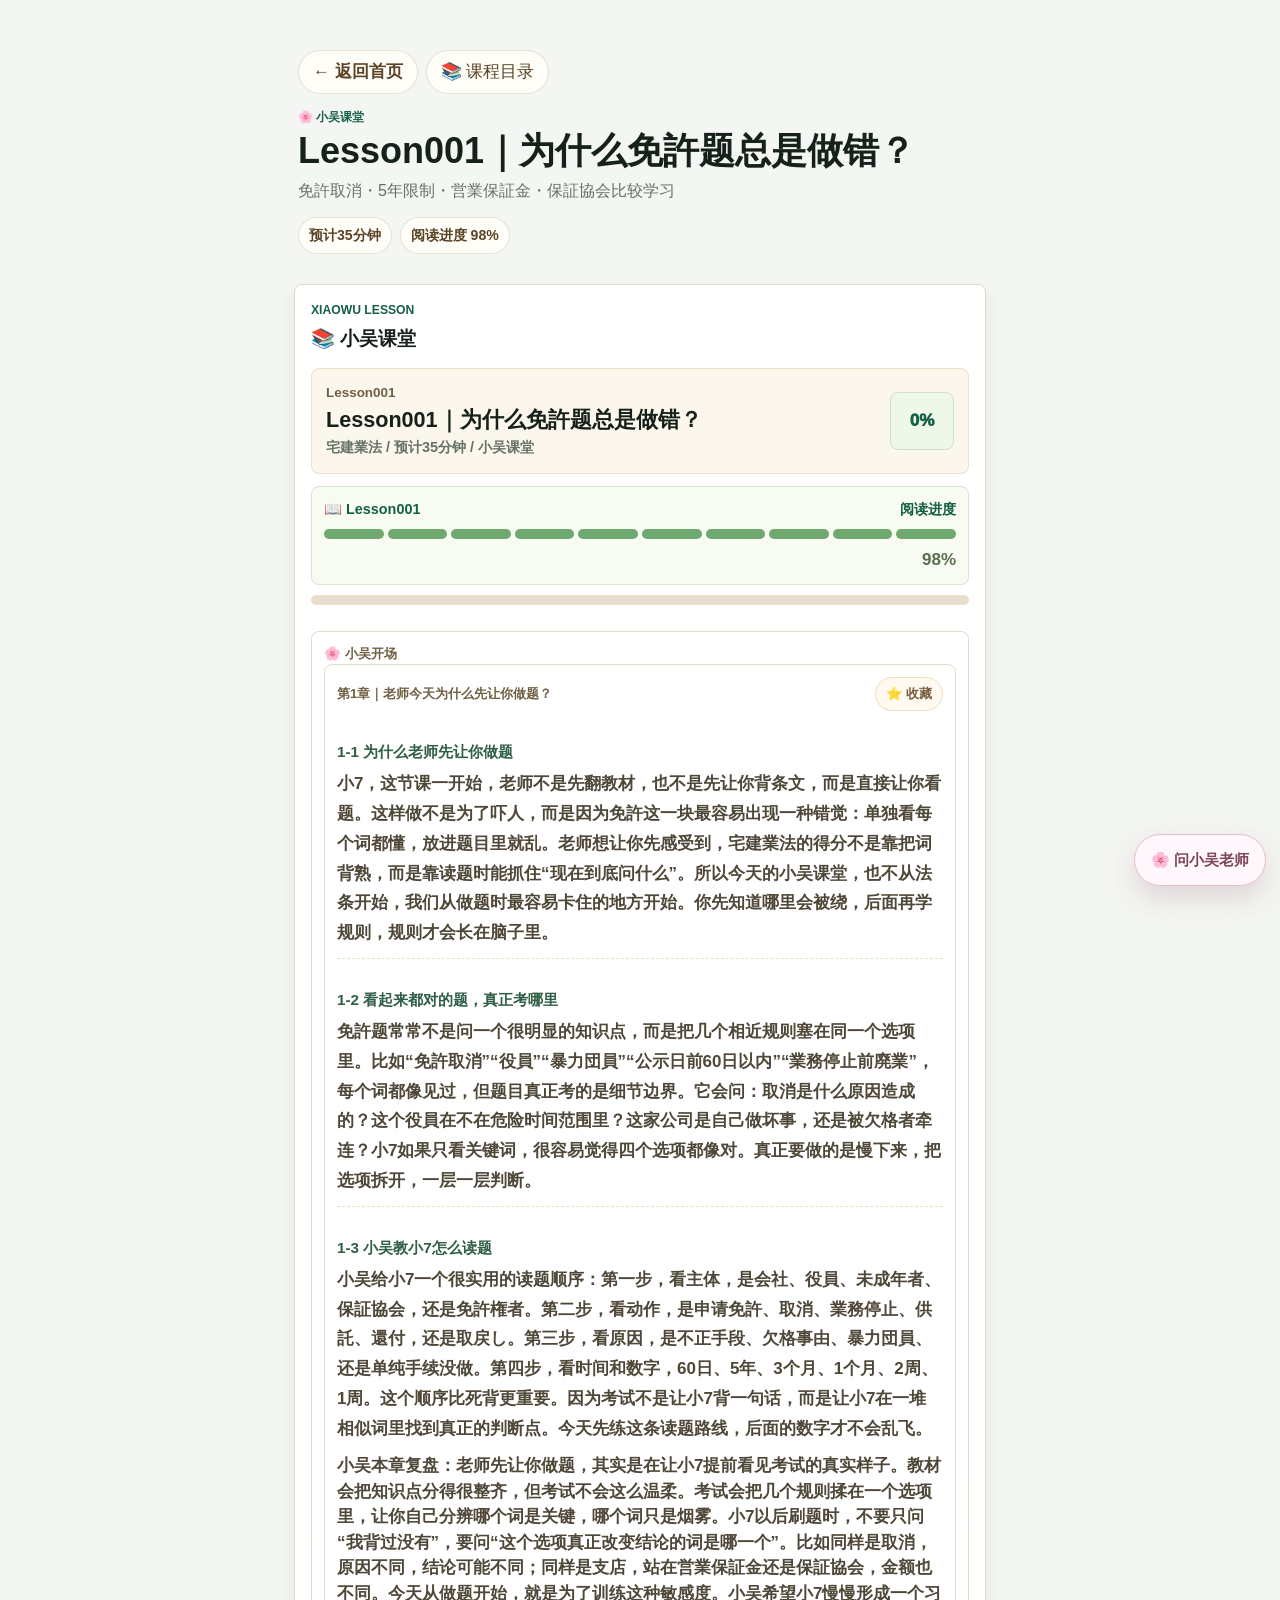
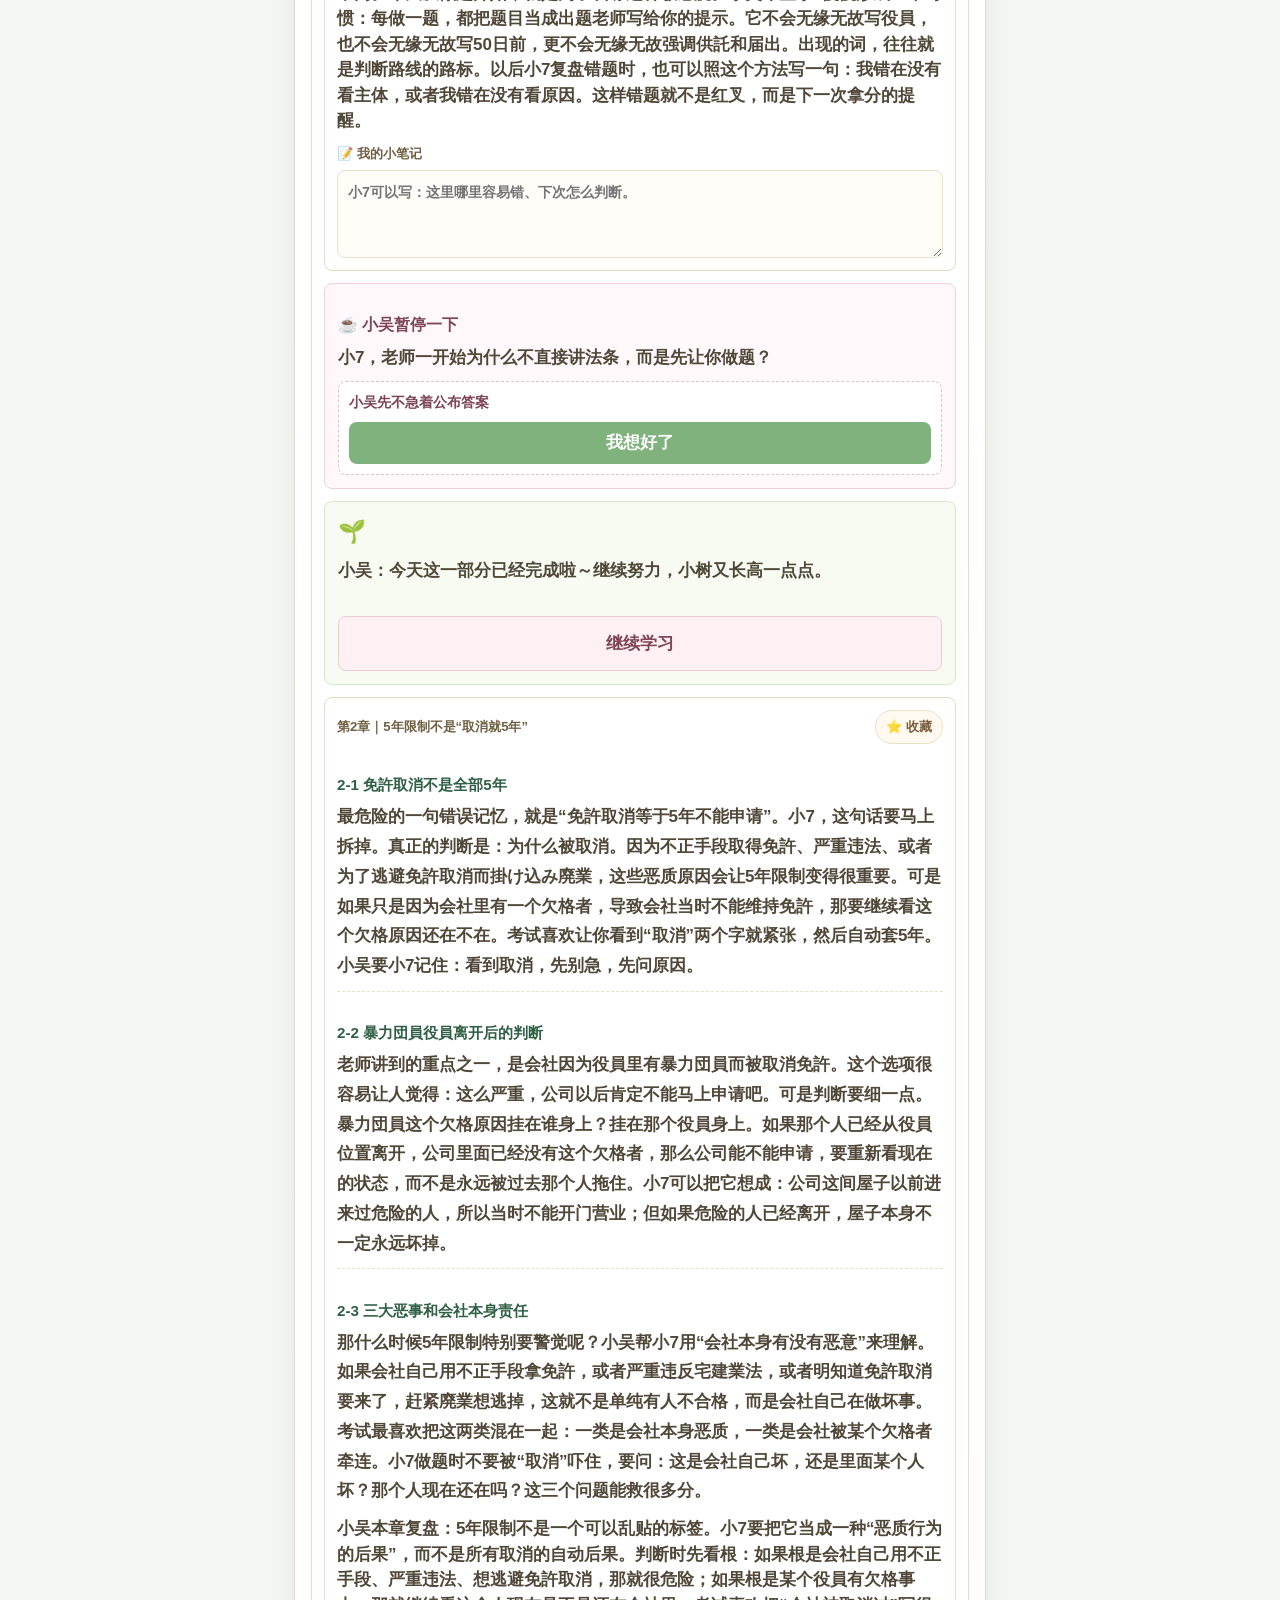
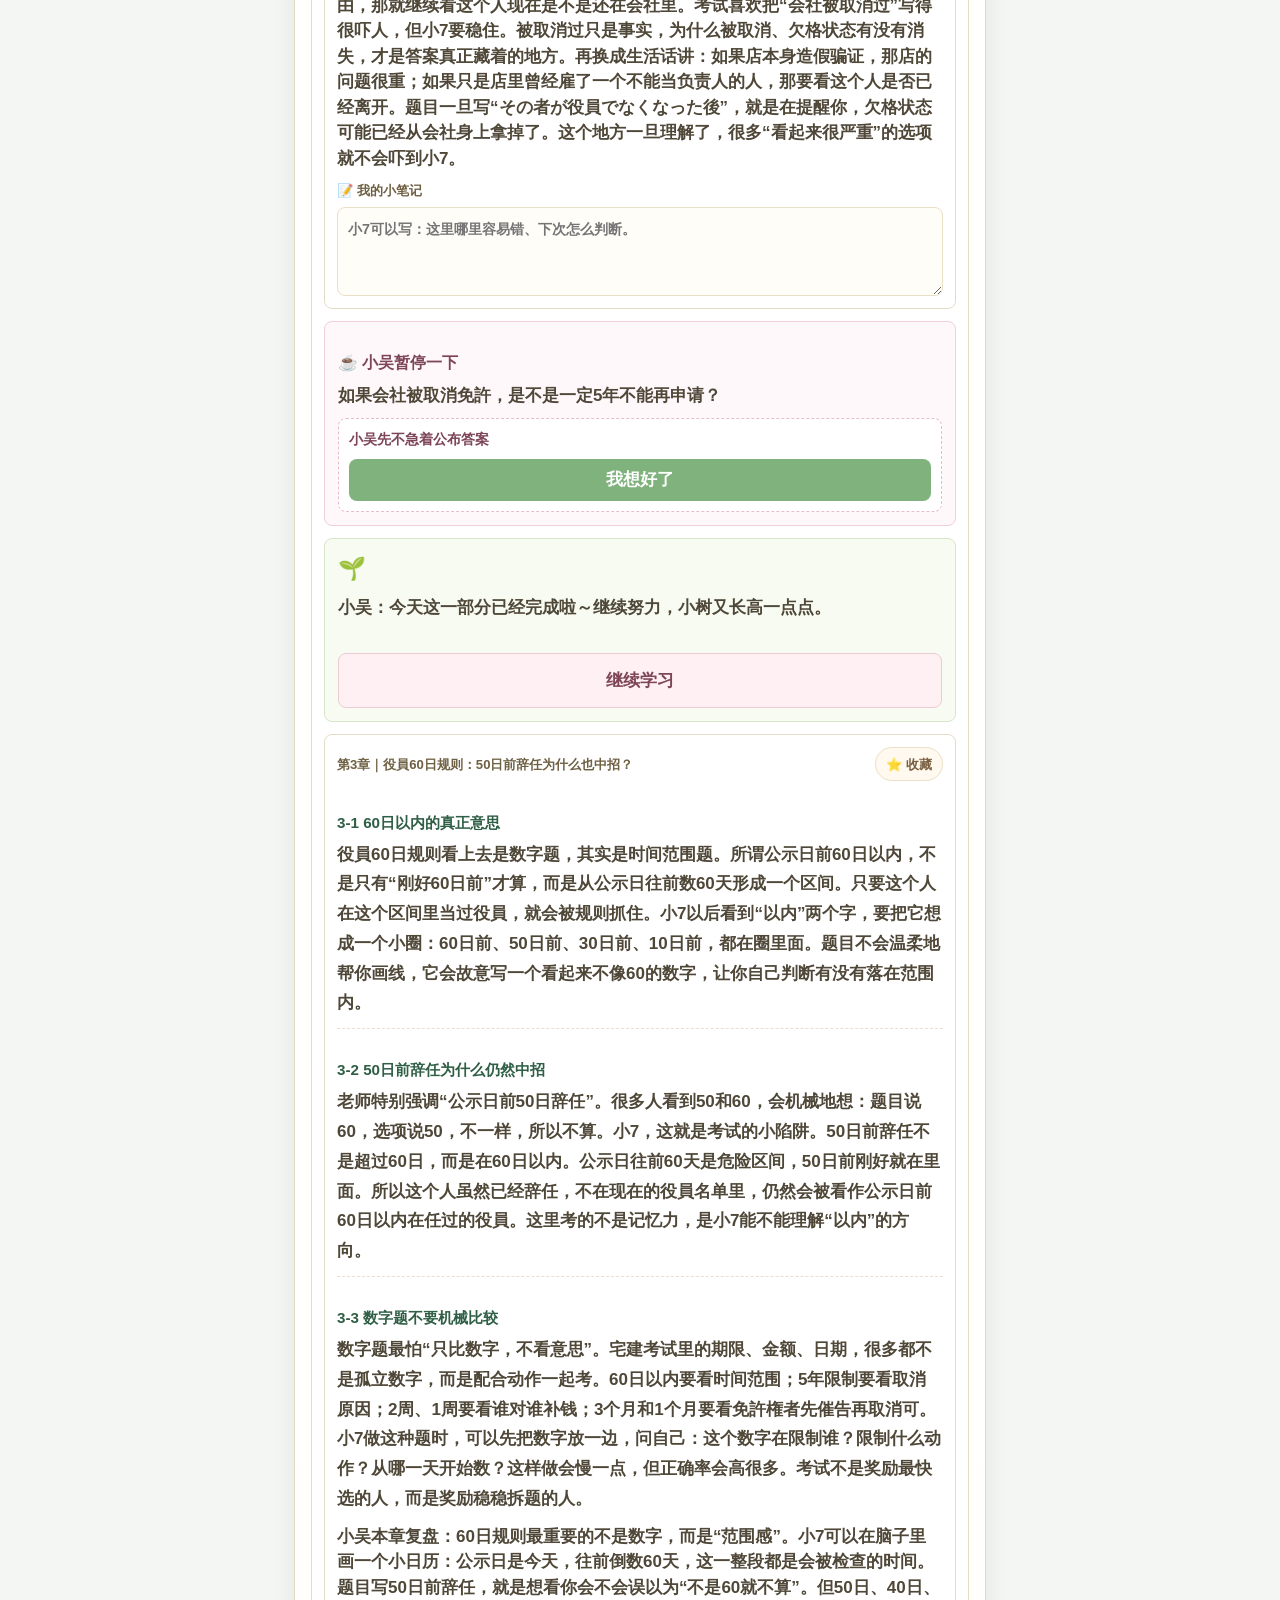
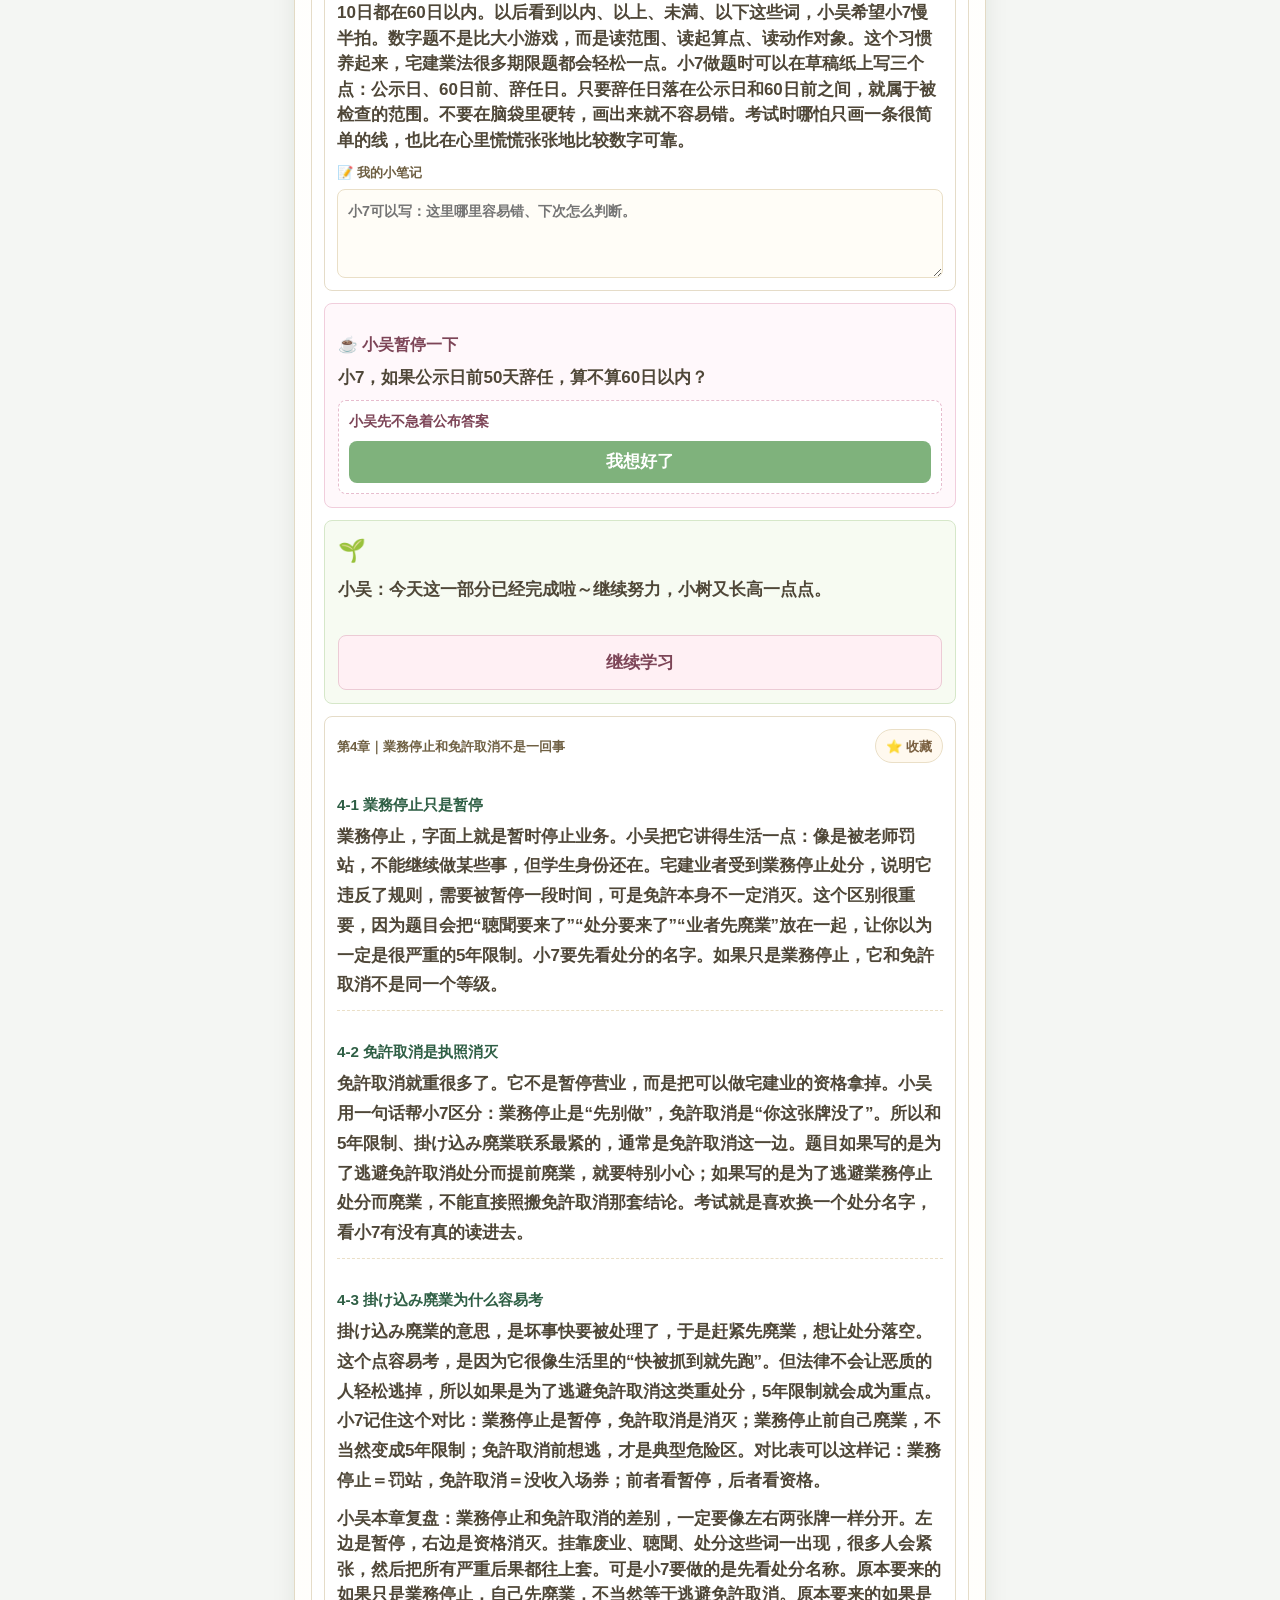
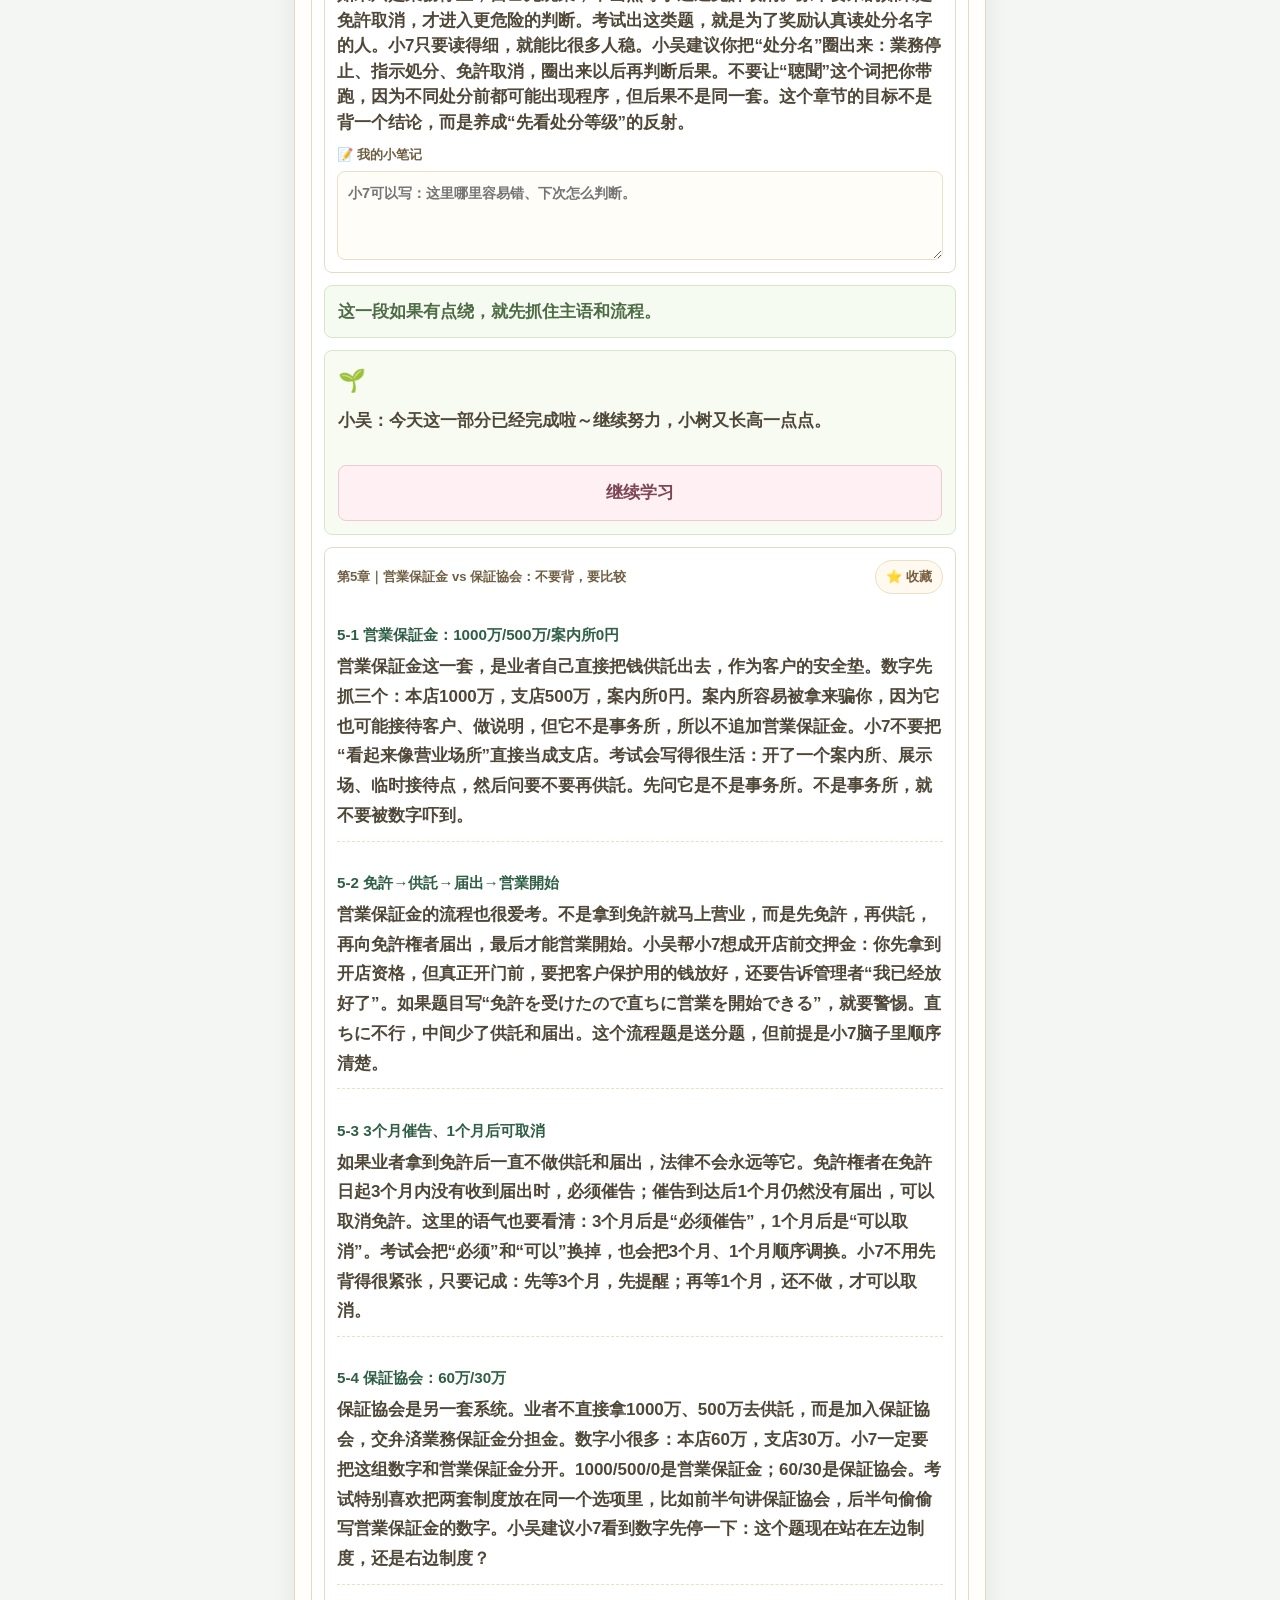
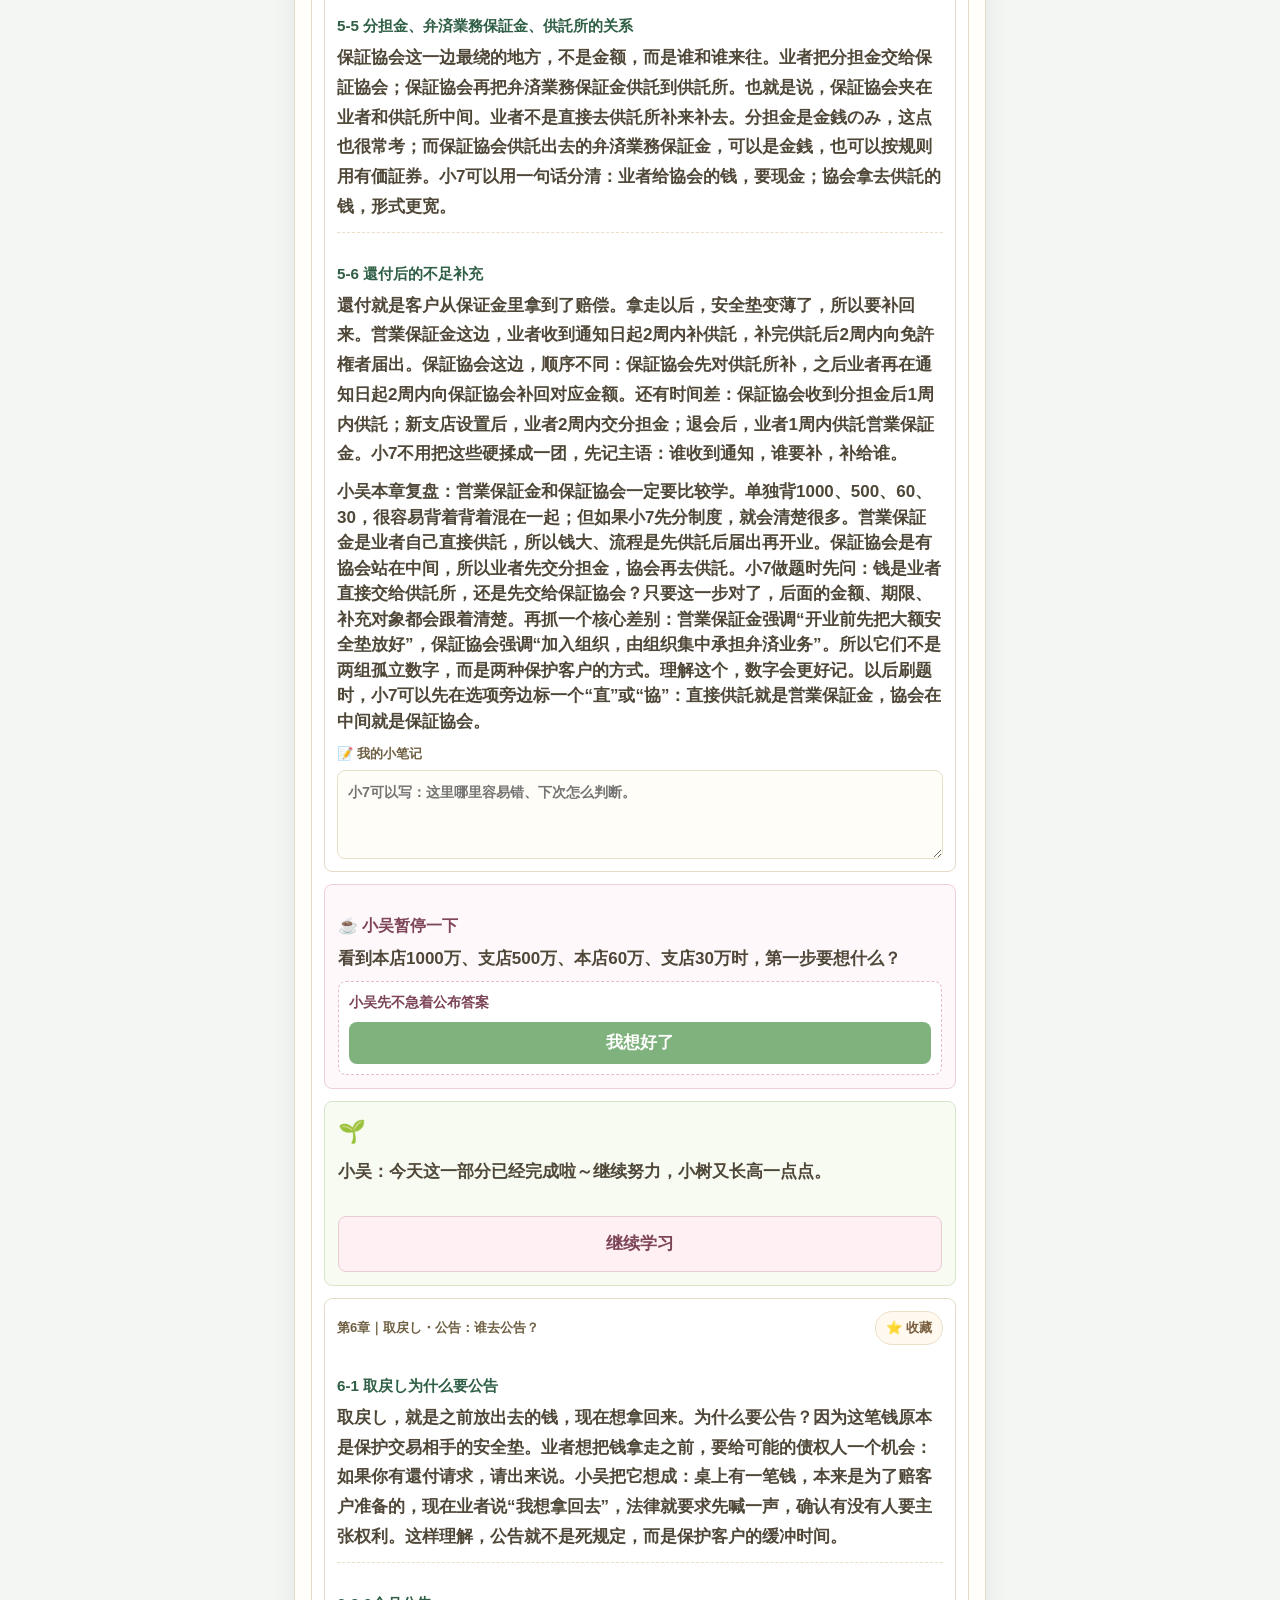
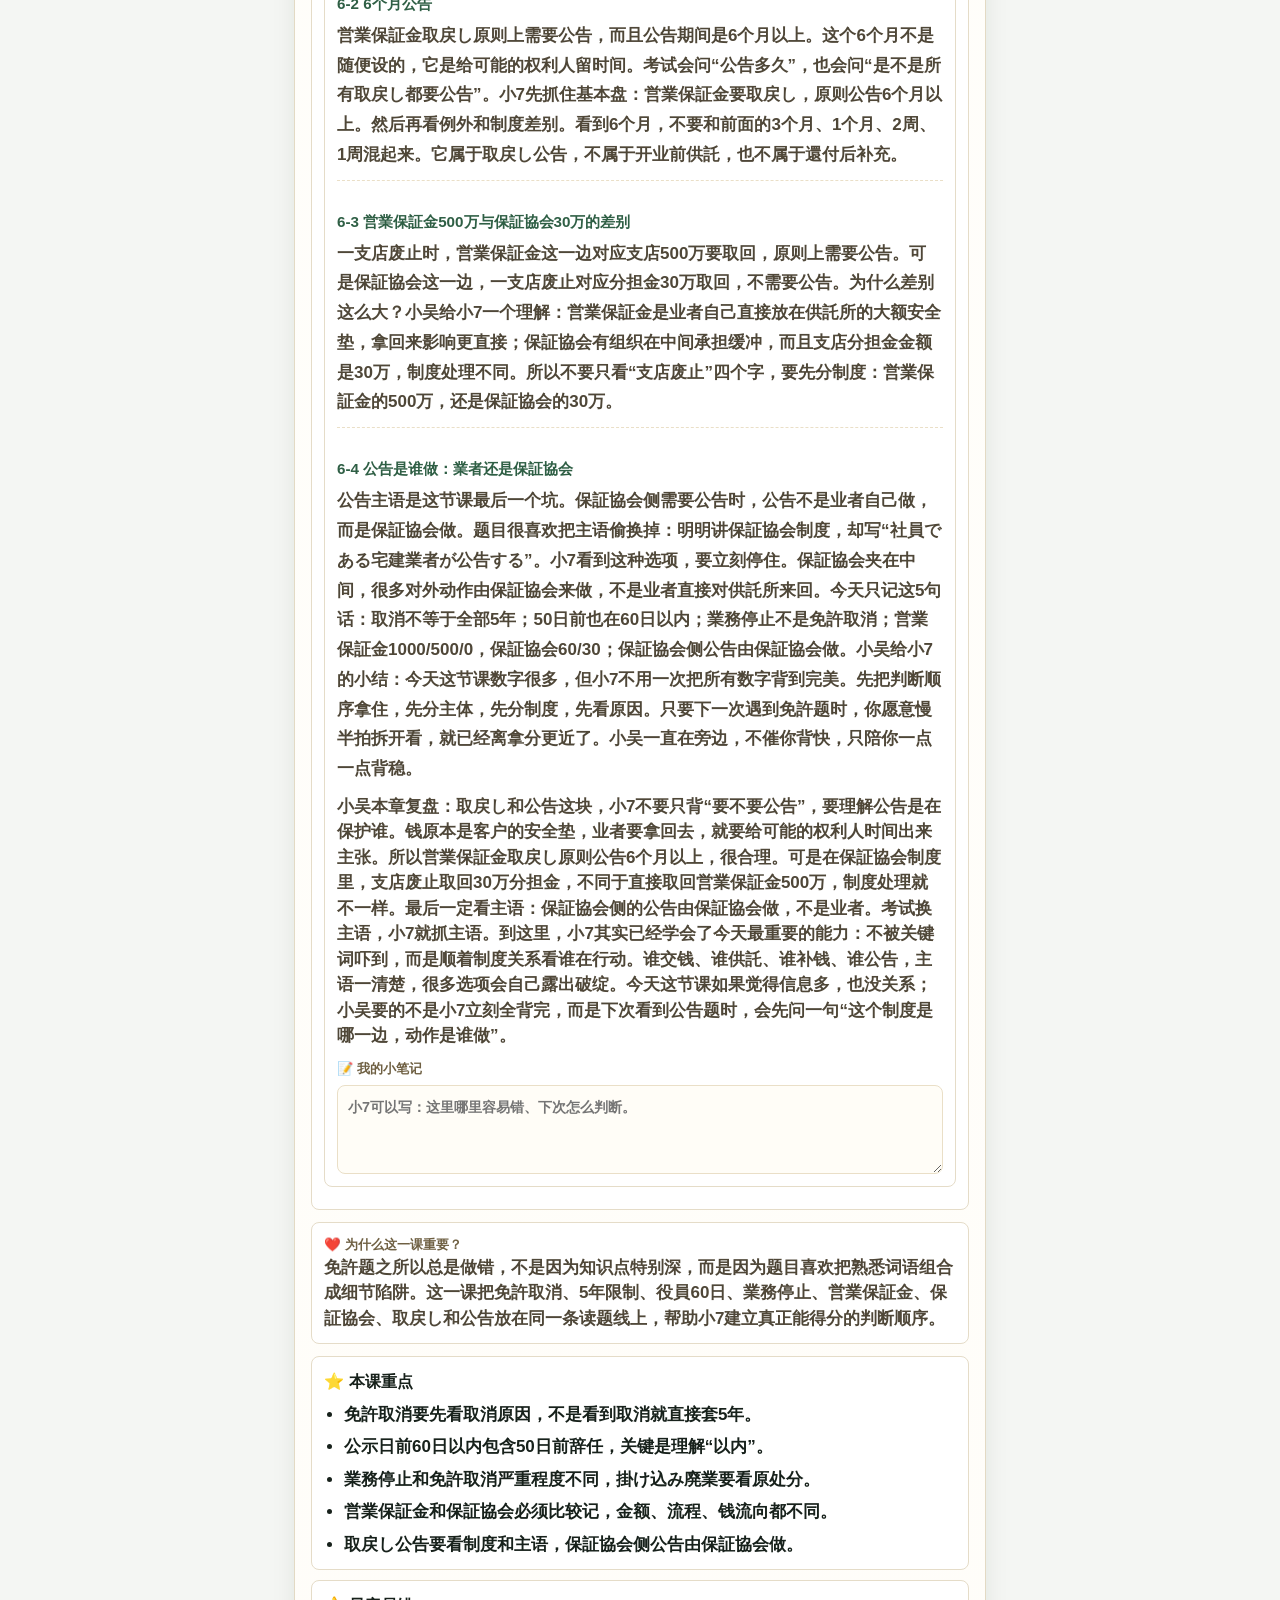
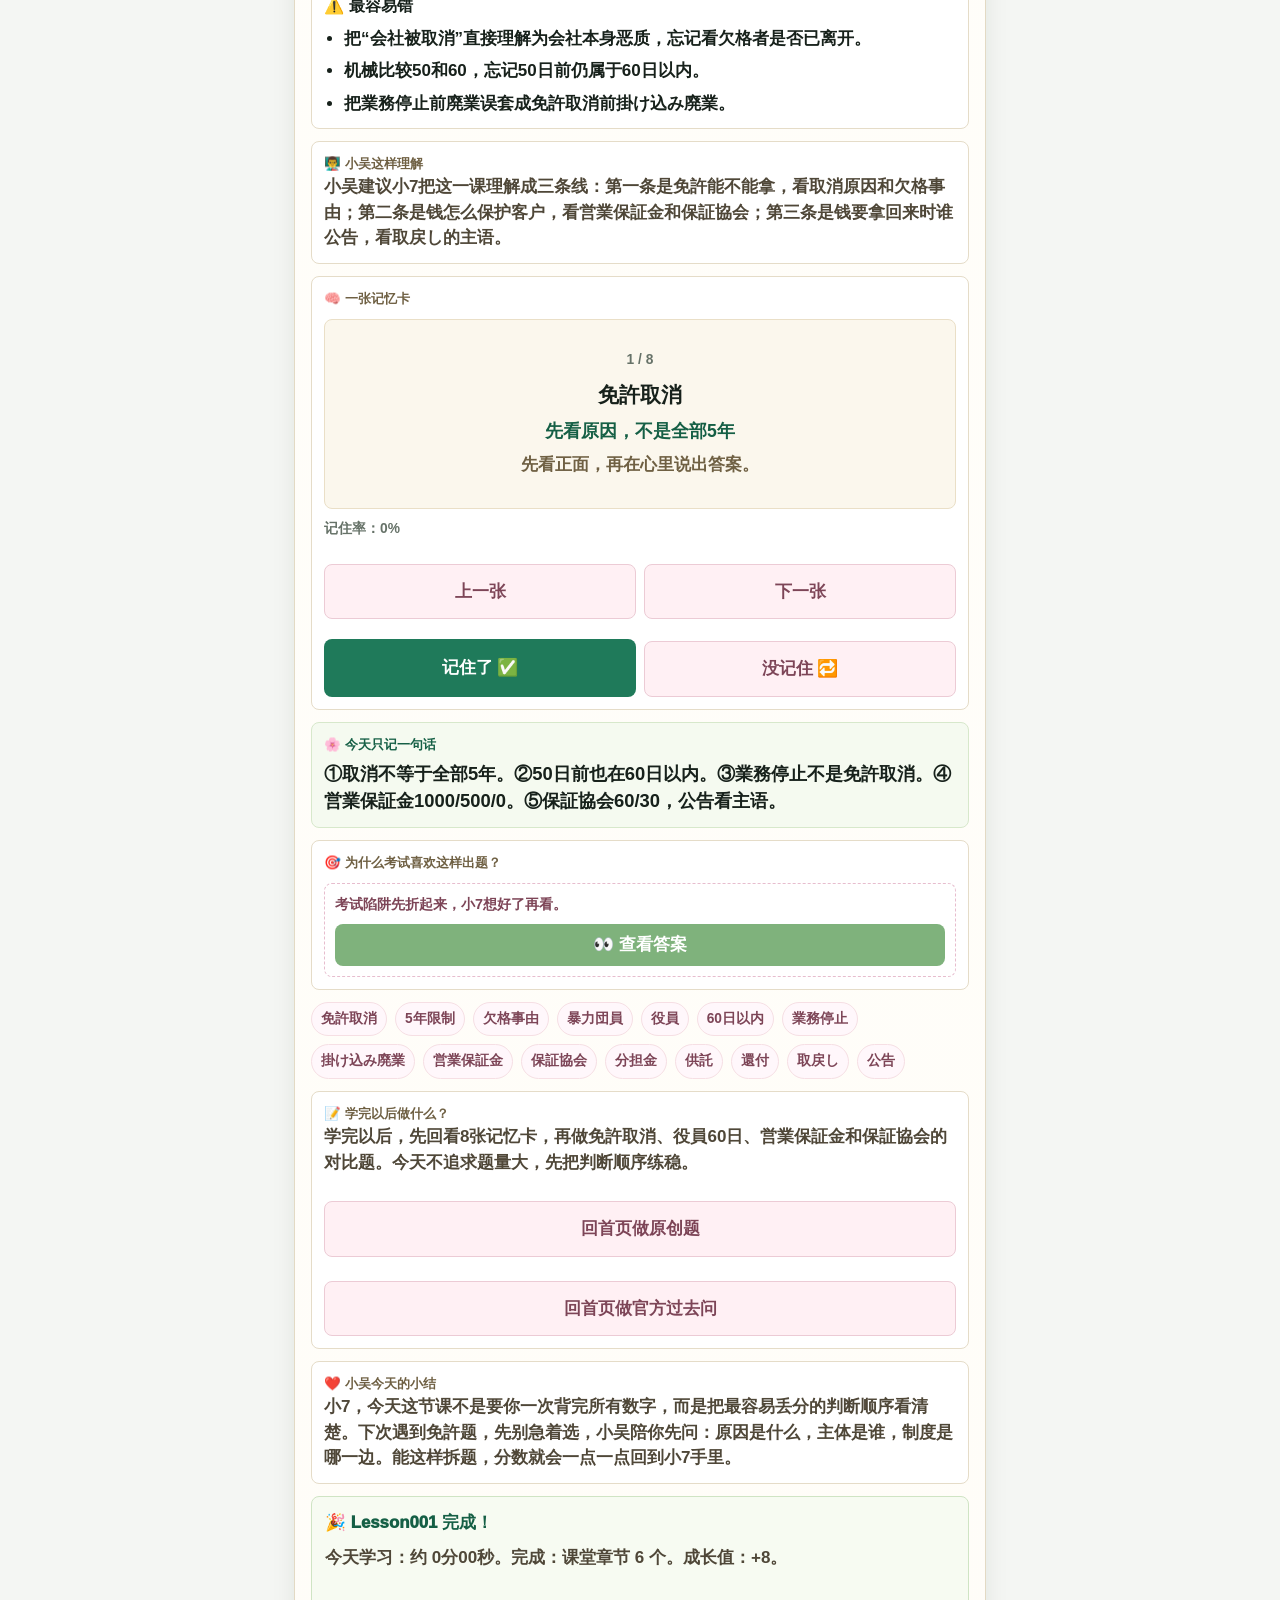
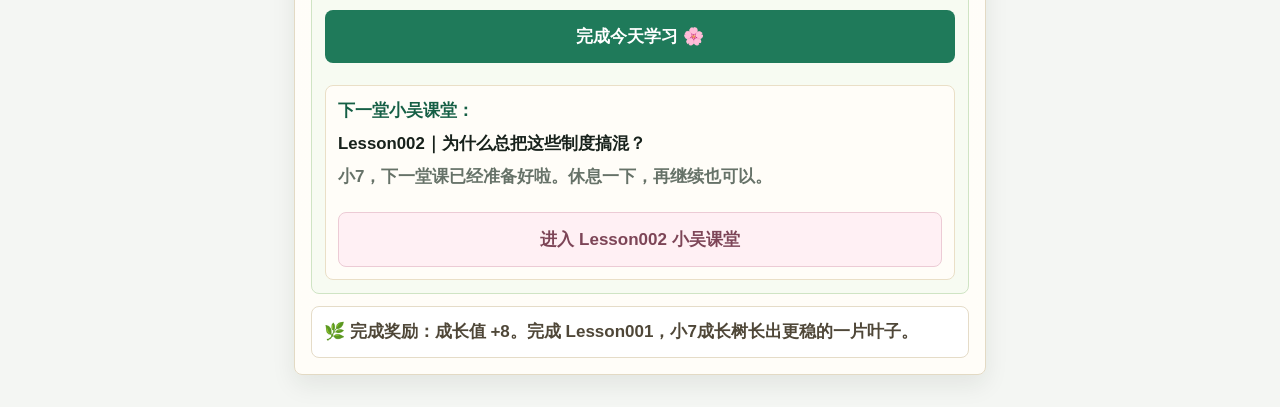
==== web/course.html @ b00bf8b4 "xiugaimaikefen" ====
<!doctype html>
<html lang="zh-CN">
  <head>
    <meta charset="utf-8">
    <meta name="viewport" content="width=device-width, initial-scale=1">
    <title>小吴课堂 - Takken Scan Coach</title>
    <meta name="theme-color" content="#4f7f63">
    <meta name="apple-mobile-web-app-title" content="小吴宅建">
    <meta name="apple-mobile-web-app-capable" content="yes">
    <meta name="apple-mobile-web-app-status-bar-style" content="default">
    <link rel="apple-touch-icon" sizes="180x180" href="icons/apple-touch-icon.png">
    <link rel="icon" type="image/png" sizes="192x192" href="icons/icon-192.png">
    <link rel="manifest" href="site.webmanifest">
    <link rel="stylesheet" href="style.css">
  </head>
  <body>
    <main class="app-shell lesson-page-shell">
      <header class="hero lesson-hero">
        <div class="lesson-top-actions">
          <a class="back-link" href="index.html">← 返回首页</a>
          <button class="back-link catalog-toggle" id="courseCatalogToggle" type="button">📚 课程目录</button>
        </div>
        <p class="eyebrow">🌸 小吴课堂</p>
        <h1 id="lessonPageTitle">Lesson001</h1>
        <p class="subtitle" id="lessonPageSubtitle">免許・欠格事由・営業保証金・保証協会</p>
        <div class="lesson-hero-meta">
          <span id="lessonPageTime">预计 35分钟</span>
          <span id="lessonPageProgress">阅读进度 0%</span>
        </div>
        <div class="course-catalog-panel hidden" id="courseCatalogPanel">
          <div class="course-catalog-heading">
            <strong>📚 小吴课堂目录</strong>
            <span>小7，按顺序慢慢学就好。</span>
          </div>
          <div class="course-catalog-list" id="courseCatalogList"></div>
        </div>
      </header>

      <section class="card course-card" id="courseCard">
        <div class="section-heading">
          <p class="eyebrow">XiaoWu Lesson</p>
          <h2>📚 小吴课堂</h2>
        </div>

        <div class="course-cover">
          <div>
            <span id="courseLessonLabel">Lesson001</span>
            <strong id="courseTitle">课程加载中</strong>
            <p id="courseMeta">小吴正在准备课堂...</p>
          </div>
          <div class="course-progress-badge" id="courseProgressBadge">0%</div>
        </div>

        <div class="reading-progress-card">
          <div>
            <span id="readingLessonLabel">📖 Lesson001</span>
            <strong>阅读进度</strong>
          </div>
          <div class="reading-progress-track" id="readingProgressTrack" aria-label="阅读进度"></div>
          <p id="readingProgressText">0%</p>
        </div>

        <div class="course-progress">
          <span id="courseProgressBar"></span>
        </div>

        <div class="course-actions">
          <button class="secondary-button hidden" id="courseStartButton" type="button">继续上次位置</button>
          <button class="secondary-button hidden" id="courseCompleteButton" type="button">完成这一课 🌿</button>
        </div>

        <div class="course-lesson" id="courseLesson">
          <div class="course-story">
            <span>🌸 小吴开场</span>
            <div id="courseStory"></div>
          </div>

          <div class="course-panel">
            <span>❤️ 为什么这一课重要？</span>
            <p id="courseImportance"></p>
          </div>

          <div class="lesson-grid">
            <article>
              <h3>⭐ 本课重点</h3>
              <ul id="courseExamPoints"></ul>
            </article>
            <article>
              <h3>⚠️ 最容易错</h3>
              <ul id="courseCommonMistakes"></ul>
            </article>
          </div>

          <div class="course-panel">
            <span>👨‍🏫 小吴这样理解</span>
            <p id="courseMemoryTip"></p>
          </div>

          <div class="course-panel">
            <span>🧠 一张记忆卡</span>
            <div class="memory-card-list" id="courseMemoryCard"></div>
          </div>

          <div class="course-sentence">
            <span>🌸 今天只记一句话</span>
            <strong id="courseTodaySentence"></strong>
          </div>

          <div class="course-panel">
            <span>🎯 为什么考试喜欢这样出题？</span>
            <div id="courseExamTrap"></div>
          </div>

          <div class="course-keywords" id="courseKeywords"></div>

          <div class="course-practice">
            <span>📝 学完以后做什么？</span>
            <p id="coursePracticeText"></p>
            <div class="course-actions">
              <a class="secondary-button link-button" href="index.html#quizCard">回首页做原创题</a>
              <a class="secondary-button link-button" href="index.html#quizCard">回首页做官方过去问</a>
            </div>
          </div>

          <div class="course-summary">
            <span>❤️ 小吴今天的小结</span>
            <p id="courseSummary"></p>
          </div>

          <div class="lesson-finish-panel hidden" id="lessonFinishPanel">
            <span>🎉 Lesson001 完成！</span>
            <p id="lessonFinishStats"></p>
            <button class="primary-button" id="lessonFinishButton" type="button">完成今天学习 🌸</button>
            <div class="next-lesson-preview">
              <span>下一堂小吴课堂：</span>
              <strong id="nextLessonTitle">Lesson002｜小吴正在准备中 🌸</strong>
              <p id="nextLessonText">小7，下一堂课小吴还在整理。今天先把 Lesson001 稳稳吃透。不用急，树不是一天长大的，但每天都会长高一点点。</p>
              <button class="secondary-button" id="nextLessonButton" type="button" disabled>🌸 明天再来看看</button>
            </div>
          </div>

          <p class="course-reward" id="courseReward"></p>
        </div>
      </section>
    </main>

    <script src="course/course-index.js?v=20260702-lesson012"></script>
    <script src="course/course-engine.js?v=20260702-lesson012"></script>
    <script src="course-page.js?v=20260702-lesson012"></script>
    <script src="xiaowu-chat.js?v=20260703-voice-v2"></script>
  </body>
</html>
---- web/style.css ----
:root {
  color-scheme: light;
  --bg: #f4f6f3;
  --surface: #ffffff;
  --surface-strong: #f0f5ef;
  --note: #fff8f2;
  --text: #17211b;
  --muted: #667268;
  --line: #dbe3da;
  --accent: #1f7a5a;
  --accent-dark: #155f45;
  --soft-accent: #f6dfe4;
  --right: #1f7a5a;
  --wrong: #c84646;
  --warn: #9b5d16;
  --shadow: 0 10px 24px rgba(23, 33, 27, 0.08);
}

* {
  box-sizing: border-box;
}

body {
  margin: 0;
  min-height: 100vh;
  background: var(--bg);
  color: var(--text);
  font-family: -apple-system, BlinkMacSystemFont, "Segoe UI", sans-serif;
  font-size: 17px;
  line-height: 1.5;
}

.app-shell {
  width: min(100%, 720px);
  margin: 0 auto;
  padding: 18px 14px 32px;
}

.hero {
  padding: 22px 4px 18px;
}

.eyebrow {
  margin: 0 0 6px;
  color: var(--accent-dark);
  font-size: 0.76rem;
  font-weight: 800;
  letter-spacing: 0;
  text-transform: uppercase;
}

h1,
h2,
p {
  margin-top: 0;
}

h1 {
  margin-bottom: 8px;
  font-size: 2.25rem;
  line-height: 1.08;
  letter-spacing: 0;
}

h2 {
  margin-bottom: 0;
  font-size: 1.2rem;
  letter-spacing: 0;
}

.subtitle {
  margin-bottom: 0;
  color: var(--muted);
  font-size: 1rem;
}

.companion-message {
  display: inline-block;
  margin-bottom: 12px;
  padding: 9px 12px;
  background: #fff7fb;
  border: 1px solid var(--soft-accent);
  border-radius: 8px;
  color: #7d4557;
  font-weight: 750;
}

.status-grid {
  display: grid;
  grid-template-columns: repeat(2, minmax(0, 1fr));
  gap: 10px;
  margin-bottom: 12px;
}

.stat-card,
.card {
  background: var(--surface);
  border: 1px solid var(--line);
  border-radius: 8px;
  box-shadow: var(--shadow);
}

.stat-card {
  min-height: 92px;
  padding: 14px;
  display: flex;
  flex-direction: column;
  justify-content: space-between;
}

.stat-card span,
.progress-row span {
  color: var(--muted);
  font-size: 0.86rem;
  font-weight: 650;
}

.stat-card strong {
  display: block;
  font-size: 1.28rem;
  line-height: 1.15;
}

.card {
  margin-top: 12px;
  padding: 16px;
}

.section-heading {
  margin-bottom: 14px;
}

.focus-line {
  display: flex;
  align-items: baseline;
  justify-content: space-between;
  gap: 12px;
  padding: 12px;
  background: var(--surface-strong);
  border-radius: 8px;
}

.focus-line span {
  color: var(--muted);
  font-weight: 700;
}

.focus-line strong {
  font-size: 1.45rem;
}

.task-list {
  display: grid;
  gap: 8px;
  margin: 14px 0 0;
  padding: 0;
  list-style: none;
}

.task-list li {
  padding: 10px 12px;
  background: #f8faf7;
  border: 1px solid var(--line);
  border-radius: 8px;
  font-weight: 700;
}

.brain-card {
  background: linear-gradient(180deg, #ffffff 0%, #fffafb 100%);
  border-color: #ead6dd;
}

.brain-summary {
  display: grid;
  gap: 10px;
}

.brain-summary > div,
.brain-note,
.brain-reason,
.brain-gentle,
.brain-complete-message {
  padding: 12px;
  background: #fff7fb;
  border: 1px solid var(--soft-accent);
  border-radius: 8px;
}

.brain-summary span,
.brain-note span,
.brain-reason span {
  display: block;
  margin-bottom: 5px;
  color: #7d4557;
  font-size: 0.84rem;
  font-weight: 900;
}

.brain-summary strong {
  display: block;
  font-size: 1.12rem;
  line-height: 1.35;
}

.brain-block {
  margin-top: 14px;
}

.brain-plan-details {
  margin-top: 14px;
  padding: 12px;
  background: #fffdf8;
  border: 1px solid #eadfc7;
  border-radius: 8px;
}

.brain-plan-details summary {
  min-height: 42px;
  display: grid;
  align-items: center;
  color: #7d4557;
  font-weight: 950;
  cursor: pointer;
}

.lesson-progress-note {
  margin: 6px 0 0;
  color: var(--muted);
  font-size: 0.92rem;
  font-weight: 760;
  line-height: 1.45;
}

.brain-block h3 {
  margin: 0 0 10px;
  font-size: 1.05rem;
}

.brain-task-list {
  display: grid;
  gap: 9px;
}

.brain-task {
  width: 100%;
  min-height: 50px;
  padding: 11px 12px;
  background: #ffffff;
  border: 1px solid var(--line);
  border-radius: 8px;
  color: var(--text);
  font: inherit;
  font-weight: 800;
  text-align: left;
  cursor: pointer;
}

.brain-task span {
  display: inline-flex;
  align-items: center;
  justify-content: center;
  width: 28px;
  margin-right: 8px;
  color: var(--accent-dark);
  font-weight: 950;
}

.brain-task.done {
  background: #edf8f2;
  border-color: #b9dfc8;
  color: var(--accent-dark);
}

.brain-two-col {
  display: grid;
  gap: 10px;
  margin-top: 14px;
}

.brain-note p,
.brain-reason p,
.brain-gentle,
.brain-complete-message {
  margin-bottom: 0;
  font-weight: 760;
}

.brain-reason {
  margin-top: 10px;
  background: #fffaf5;
  border-color: #efd5c2;
}

.brain-gentle,
.brain-complete-message {
  margin-top: 12px;
  color: #7d4557;
  font-weight: 850;
}

.brain-complete-message {
  background: #f5faf7;
  border-color: #cfe2d6;
  color: var(--accent-dark);
}

.daily-analysis-card,
.learning-map-card,
.growth-record-card,
.xiaowu-message-card,
.course-card {
  background: linear-gradient(180deg, #ffffff 0%, #fffdf8 100%);
}

.course-card {
  border-color: #e3dac4;
}

.course-cover {
  display: grid;
  grid-template-columns: 1fr 64px;
  gap: 12px;
  align-items: center;
  padding: 14px;
  background: #fbf7ed;
  border: 1px solid #eadfc7;
  border-radius: 8px;
}

.course-cover span,
.course-story span,
.course-practice span,
.course-summary span,
.course-panel span {
  display: block;
  color: #6f6043;
  font-size: 0.84rem;
  font-weight: 900;
}

.course-cover strong {
  display: block;
  margin: 4px 0;
  font-size: 1.35rem;
  line-height: 1.2;
}

.course-cover p {
  margin-bottom: 0;
  color: var(--muted);
  font-size: 0.9rem;
  font-weight: 760;
}

.course-progress-badge {
  display: grid;
  place-items: center;
  min-height: 58px;
  background: #edf8e8;
  border: 1px solid #cfe2c8;
  border-radius: 8px;
  color: var(--accent-dark);
  font-weight: 950;
}

.course-progress {
  height: 10px;
  margin-top: 10px;
  overflow: hidden;
  background: #e7dfcb;
  border-radius: 999px;
}

.course-progress span {
  display: block;
  height: 100%;
  background: #6da66d;
  border-radius: inherit;
}

.reading-progress-card {
  display: grid;
  gap: 8px;
  margin-top: 12px;
  padding: 12px;
  background: #f7fbf2;
  border: 1px solid #d6e7c9;
  border-radius: 8px;
}

.reading-progress-card div:first-child {
  display: flex;
  justify-content: space-between;
  gap: 10px;
  align-items: center;
}

.reading-progress-card span,
.reading-progress-card strong {
  color: var(--accent-dark);
  font-size: 0.9rem;
  font-weight: 900;
}

.reading-progress-card p {
  margin: 0;
  color: #59704f;
  font-weight: 900;
  text-align: right;
}

.reading-progress-track {
  display: grid;
  grid-template-columns: repeat(10, 1fr);
  gap: 4px;
}

.reading-progress-track span {
  height: 10px;
  background: #e2eadb;
  border-radius: 999px;
}

.reading-progress-track span.filled {
  background: #70a96f;
}

.course-actions {
  display: grid;
  gap: 10px;
  margin-top: 12px;
}

.back-link,
.link-button {
  display: inline-grid;
  place-items: center;
  min-height: 44px;
  text-decoration: none;
}

.back-link {
  width: fit-content;
  margin-top: 14px;
  padding: 0 14px;
  background: rgba(255, 253, 247, 0.94);
  border: 1px solid rgba(124, 96, 55, 0.18);
  border-radius: 999px;
  color: #5b4426;
  font-weight: 900;
}

.lesson-hero .back-link {
  margin: 0;
}

.lesson-top-actions {
  display: flex;
  flex-wrap: wrap;
  gap: 8px;
  margin-bottom: 14px;
}

.catalog-toggle {
  font: inherit;
  cursor: pointer;
}

.lesson-hero-meta {
  display: flex;
  flex-wrap: wrap;
  gap: 8px;
  margin-top: 14px;
}

.lesson-hero-meta span {
  padding: 7px 10px;
  background: rgba(255, 253, 247, 0.94);
  border: 1px solid rgba(124, 96, 55, 0.18);
  border-radius: 999px;
  color: #5b4426;
  font-size: 0.88rem;
  font-weight: 900;
}

.course-catalog-panel {
  margin-top: 14px;
  padding: 12px;
  background: rgba(255, 253, 247, 0.96);
  border: 1px solid rgba(124, 96, 55, 0.18);
  border-radius: 8px;
}

.course-catalog-heading {
  display: grid;
  gap: 4px;
}

.course-catalog-heading strong {
  color: #4a3924;
  font-size: 1rem;
}

.course-catalog-heading span {
  color: #6d604d;
  font-size: 0.9rem;
  font-weight: 760;
}

.course-catalog-list,
.course-list {
  display: grid;
  gap: 8px;
  max-height: 260px;
  margin-top: 12px;
  overflow: auto;
  padding: 8px;
  background: #fbfcfb;
  border: 1px solid var(--line);
  border-radius: 8px;
}

.course-catalog-item {
  display: grid;
  gap: 4px;
  padding: 11px;
  background: #ffffff;
  border: 1px solid #eadfc7;
  border-radius: 8px;
  color: #4f4738;
  font-size: 0.94rem;
  font-weight: 900;
  line-height: 1.45;
  text-decoration: none;
}

.course-catalog-item.available {
  background: #f5faf0;
  border-color: #cfe3c5;
}

.course-catalog-item.current {
  box-shadow: inset 4px 0 0 #78a96f;
}

.course-catalog-item.locked {
  color: #887a66;
}

.course-catalog-item em {
  color: #8b7861;
  font-size: 0.82rem;
  font-style: normal;
  font-weight: 800;
}

button:empty,
a:empty {
  display: none;
}

.course-list-item {
  display: grid;
  grid-template-columns: 34px 1fr auto;
  gap: 8px;
  align-items: center;
  min-height: 42px;
  padding: 8px 10px;
  background: #ffffff;
  border: 1px solid var(--line);
  border-radius: 8px;
  color: var(--text);
  font: inherit;
  text-align: left;
}

.course-list-item span,
.course-list-item em {
  color: var(--muted);
  font-size: 0.78rem;
  font-style: normal;
  font-weight: 850;
}

.course-list-item strong {
  font-size: 0.92rem;
}

.course-list-item.active {
  background: #edf8f2;
  border-color: #b9dfc8;
}

.course-list-item.completed strong {
  color: var(--accent-dark);
}

.course-lesson {
  margin-top: 14px;
}

.course-story,
.course-practice,
.course-summary,
.course-sentence,
.course-panel,
.course-reward {
  padding: 12px;
  background: #ffffff;
  border: 1px solid #e5dcc8;
  border-radius: 8px;
}

.course-story p,
.knowledge-point p {
  margin-bottom: 8px;
  color: #4f4738;
  font-weight: 720;
}

.course-story p:last-child,
.course-practice p,
.course-summary p,
.course-panel p,
.course-reward {
  margin-bottom: 0;
}

.course-panel {
  margin-top: 12px;
}

.course-panel p {
  color: #4f4738;
  font-weight: 720;
}

.knowledge-point {
  margin-bottom: 10px;
  padding: 12px;
  background: #ffffff;
  border: 1px solid #e5dcc8;
  border-radius: 8px;
}

.knowledge-point-header {
  display: flex;
  justify-content: space-between;
  gap: 10px;
  align-items: center;
  margin-bottom: 8px;
}

.knowledge-point-header span {
  color: #6f6043;
  font-size: 0.82rem;
  font-weight: 900;
}

.lesson-subsection {
  padding: 10px 0;
  border-top: 1px dashed #eadfc7;
}

.lesson-subsection:first-of-type {
  border-top: 0;
  padding-top: 2px;
}

.lesson-subsection h4 {
  margin-bottom: 6px;
  color: #2f5f45;
  font-size: 0.95rem;
  line-height: 1.45;
}

.lesson-subsection p {
  line-height: 1.75;
}

.favorite-button {
  min-height: 34px;
  padding: 6px 10px;
  background: #fff9ef;
  border: 1px solid #eadfc7;
  border-radius: 999px;
  color: #7a6040;
  font: inherit;
  font-size: 0.82rem;
  font-weight: 900;
}

.favorite-button.active {
  background: #fff3c8;
  border-color: #e5c667;
  color: #73520f;
}

.lesson-note {
  display: grid;
  gap: 6px;
  margin-top: 10px;
}

.lesson-note span {
  color: #6f6043;
  font-size: 0.82rem;
  font-weight: 900;
}

.lesson-note textarea {
  width: 100%;
  min-height: 86px;
  resize: vertical;
  padding: 10px;
  background: #fffdf7;
  border: 1px solid #eadfc7;
  border-radius: 8px;
  color: var(--text);
  font: inherit;
  line-height: 1.55;
}

.lesson-pause-card,
.lesson-mood-card,
.chapter-checkpoint,
.lesson-finish-panel {
  margin: 12px 0;
  padding: 13px;
  background: #fff8fb;
  border: 1px solid #f1cedc;
  border-radius: 8px;
}

.lesson-pause-card h3 {
  margin-bottom: 8px;
  color: #7d4557;
  font-size: 1rem;
}

.lesson-pause-card p,
.lesson-mood-card,
.chapter-checkpoint p,
.lesson-finish-panel p {
  color: #4f4738;
  font-weight: 740;
}

.lesson-collapsible {
  display: grid;
  gap: 8px;
  margin-top: 10px;
  padding: 10px;
  background: #ffffff;
  border: 1px dashed #e7bdce;
  border-radius: 8px;
}

.lesson-collapsible strong {
  color: #7d4557;
  font-size: 0.9rem;
}

.lesson-collapsible button {
  min-height: 42px;
  background: #7fb27c;
  border: 0;
  border-radius: 8px;
  color: #ffffff;
  font: inherit;
  font-weight: 900;
}

.lesson-collapsible-body {
  display: grid;
  gap: 8px;
}

.lesson-collapsible-body p {
  margin: 0;
  color: #4f4738;
  font-weight: 740;
}

.lesson-mood-card {
  background: #f6fbf1;
  border-color: #d6e7c9;
  color: #4e6c45;
}

.chapter-checkpoint {
  display: grid;
  gap: 10px;
  background: #f7fbf2;
  border-color: #d6e7c9;
}

.chapter-checkpoint span {
  font-size: 1.4rem;
}

.chapter-checkpoint.completed {
  background: #eef8ed;
  border-color: #bddfba;
}

.next-lesson-preview {
  display: grid;
  gap: 8px;
  margin-top: 12px;
  padding: 12px;
  background: #fffdf8;
  border: 1px solid #eadfc7;
  border-radius: 8px;
}

.next-lesson-preview span {
  color: #6f6043;
  font-size: 0.84rem;
  font-weight: 900;
}

.next-lesson-preview strong {
  color: var(--text);
  font-size: 1.05rem;
}

.next-lesson-preview p {
  margin: 0;
  color: var(--muted);
  font-weight: 760;
}

.course-sentence {
  margin-top: 12px;
  background: #f5faf0;
  border-color: #d7e8cb;
}

.course-sentence span {
  display: block;
  color: var(--accent-dark);
  font-size: 0.84rem;
  font-weight: 900;
}

.course-sentence strong {
  display: block;
  margin-top: 5px;
  font-size: 1.15rem;
}

.course-keywords {
  display: flex;
  flex-wrap: wrap;
  gap: 8px;
  margin-top: 12px;
}

.course-keywords span {
  padding: 6px 9px;
  background: #fff7fb;
  border: 1px solid var(--soft-accent);
  border-radius: 999px;
  color: #7d4557;
  font-size: 0.86rem;
  font-weight: 850;
}

.memory-card-list {
  display: grid;
  gap: 8px;
  margin-top: 10px;
}

.memory-carousel {
  display: grid;
  gap: 10px;
}

.memory-card-slide {
  display: grid;
  gap: 8px;
  min-height: 190px;
  align-content: center;
  padding: 16px;
  background: #fbf7ed;
  border: 1px solid #eadfc7;
  border-radius: 8px;
  text-align: center;
}

.memory-card-slide span,
.memory-card-stats {
  color: var(--muted);
  font-size: 0.86rem;
  font-weight: 900;
}

.memory-card-slide strong,
.memory-card-slide em {
  display: block;
  font-style: normal;
  font-weight: 900;
}

.memory-card-slide strong {
  font-size: 1.3rem;
}

.memory-card-slide em {
  color: var(--accent-dark);
  font-size: 1.1rem;
}

.memory-card-slide p {
  margin: 0;
  color: #6f6043;
  font-weight: 760;
}

.memory-card-controls {
  display: grid;
  grid-template-columns: repeat(2, 1fr);
  gap: 8px;
}

.memory-card-controls button {
  min-height: 44px;
}

.memory-card-row span {
  color: var(--accent-dark);
}

.course-practice,
.course-summary,
.course-reward {
  margin-top: 12px;
}

.course-practice p,
.course-summary p,
.course-reward {
  color: #4f4738;
  font-weight: 740;
}

.lesson-finish-panel {
  display: grid;
  gap: 10px;
  margin-top: 12px;
  background: #f7fbf2;
  border-color: #cfe4c4;
}

.lesson-finish-panel span {
  color: var(--accent-dark);
  font-size: 1.05rem;
  font-weight: 950;
}

.lesson-focus {
  padding: 13px;
  background: #fbf7ed;
  border: 1px solid #eadfc7;
  border-radius: 8px;
}

.lesson-focus span,
.lesson-tip span {
  display: block;
  color: #6f6043;
  font-size: 0.84rem;
  font-weight: 900;
}

.lesson-focus strong {
  display: block;
  margin: 5px 0 8px;
  font-size: 1.12rem;
}

.lesson-focus p,
.lesson-tip p {
  margin-bottom: 0;
  color: #4f4738;
  font-weight: 740;
}

.lesson-grid {
  display: grid;
  gap: 10px;
  margin-top: 12px;
}

.lesson-grid article,
.lesson-tip {
  padding: 12px;
  background: #ffffff;
  border: 1px solid #e5dcc8;
  border-radius: 8px;
}

.lesson-grid h3 {
  margin: 0 0 8px;
  font-size: 1.02rem;
}

.lesson-grid ul {
  display: grid;
  gap: 7px;
  margin: 0;
  padding-left: 20px;
}

.lesson-grid li {
  font-weight: 720;
}

.lesson-tip {
  margin: 12px 0;
  background: #f5faf0;
  border-color: #d7e8cb;
}

.growth-tree-card {
  background: linear-gradient(180deg, #fffdf8 0%, #f6fbf4 100%);
  border-color: #d8e6d1;
}

.daily-analysis,
.daily-line,
.encouragement-line {
  margin-bottom: 0;
  padding: 13px;
  background: #fff7fb;
  border: 1px solid var(--soft-accent);
  border-radius: 8px;
  color: #7d4557;
  font-weight: 820;
}

.xiaowu-message-card h3 {
  margin: 14px 0 8px;
  font-size: 1.05rem;
}

.map-legend {
  display: flex;
  flex-wrap: wrap;
  gap: 7px;
  margin-bottom: 12px;
}

.map-legend span {
  padding: 5px 8px;
  background: #f8faf7;
  border: 1px solid var(--line);
  border-radius: 999px;
  color: var(--muted);
  font-size: 0.78rem;
  font-weight: 850;
}

.learning-map,
.map-topic-list {
  display: grid;
  gap: 10px;
}

.map-section {
  padding: 12px;
  background: #fffaf5;
  border: 1px solid #efd5c2;
  border-radius: 8px;
}

.map-section h3 {
  margin: 0 0 10px;
  font-size: 1.05rem;
}

.map-topic {
  display: flex;
  align-items: center;
  gap: 8px;
  min-height: 38px;
  padding: 8px 10px;
  background: #ffffff;
  border: 1px solid var(--line);
  border-radius: 8px;
}

.map-topic strong {
  flex: 1;
  font-size: 0.95rem;
}

.map-topic em {
  font-style: normal;
}

.map-topic.learning {
  background: #fff8ec;
  border-color: #efd9b6;
}

.map-topic.mastered {
  background: #edf8f2;
  border-color: #b9dfc8;
}

.growth-grid {
  display: grid;
  grid-template-columns: repeat(2, minmax(0, 1fr));
  gap: 10px;
}

.growth-grid article {
  padding: 12px;
  background: #f8faf7;
  border: 1px solid var(--line);
  border-radius: 8px;
}

.growth-grid span {
  display: block;
  color: var(--muted);
  font-size: 0.78rem;
  font-weight: 850;
}

.growth-grid strong {
  display: block;
  margin-top: 5px;
  font-size: 1.25rem;
  line-height: 1.1;
}

.tree-main {
  display: grid;
  grid-template-columns: 82px 1fr;
  gap: 14px;
  align-items: center;
  padding: 14px;
  background: #fbf7ed;
  border: 1px solid #e5d9bd;
  border-radius: 8px;
}

.tree-visual {
  display: grid;
  place-items: center;
  min-height: 82px;
  background: #edf8e8;
  border: 1px solid #cfe2c8;
  border-radius: 8px;
  font-size: 3rem;
}

.tree-stage-info span,
.tree-growth-grid span,
.gardener-note span,
.tree-next span {
  display: block;
  color: #6f6043;
  font-size: 0.84rem;
  font-weight: 900;
}

.tree-stage-info strong {
  display: block;
  margin: 4px 0 8px;
  font-size: 1.35rem;
}

.tree-progress {
  height: 12px;
  overflow: hidden;
  background: #e7dfcb;
  border-radius: 999px;
}

.tree-progress span {
  display: block;
  height: 100%;
  background: #6da66d;
  border-radius: inherit;
}

#treePercent {
  margin: 6px 0 0;
  color: var(--accent-dark);
  font-weight: 900;
}

.tree-growth-grid {
  display: grid;
  grid-template-columns: repeat(2, minmax(0, 1fr));
  gap: 10px;
  margin-top: 12px;
}

.tree-growth-grid article,
.gardener-note,
.tree-next,
.tree-history {
  padding: 12px;
  background: #ffffff;
  border: 1px solid #dce8d6;
  border-radius: 8px;
}

.tree-growth-grid strong {
  display: block;
  margin-top: 5px;
  font-size: 1.35rem;
  color: var(--accent-dark);
}

.gardener-note,
.tree-next,
.tree-history {
  margin-top: 12px;
}

.gardener-note p,
.tree-next p {
  margin: 6px 0 0;
  color: #5b4e37;
  font-weight: 760;
}

.tree-history h3 {
  margin: 0 0 10px;
  font-size: 1.05rem;
}

#treeHistoryList {
  display: grid;
  gap: 8px;
}

.tree-history-item {
  display: grid;
  grid-template-columns: 90px 32px 1fr;
  gap: 8px;
  align-items: center;
  padding: 9px;
  background: #fbf7ed;
  border: 1px solid #eadfc7;
  border-radius: 8px;
}

.tree-history-item span {
  color: var(--muted);
  font-size: 0.78rem;
  font-weight: 800;
}

.tree-history-item p {
  margin: 0;
  font-weight: 760;
}

.advice {
  border-left: 5px solid var(--accent);
}

.advice p,
.tomorrow p {
  margin-bottom: 8px;
}

.advice p:last-child,
.tomorrow p:last-child {
  margin-bottom: 0;
}

.progress-list {
  display: grid;
  gap: 14px;
}

.progress-row > div:first-child {
  display: flex;
  justify-content: space-between;
  gap: 12px;
  margin-bottom: 8px;
}

.bar {
  height: 12px;
  overflow: hidden;
  background: #e5ebe4;
  border-radius: 999px;
}

.bar span {
  display: block;
  height: 100%;
  background: var(--accent);
  border-radius: inherit;
}

form {
  display: grid;
  gap: 12px;
}

label {
  display: grid;
  gap: 6px;
  color: var(--muted);
  font-size: 0.9rem;
  font-weight: 750;
}

input,
textarea {
  width: 100%;
  border: 1px solid var(--line);
  border-radius: 8px;
  background: #fbfcfb;
  color: var(--text);
  font: inherit;
  font-size: 1rem;
  padding: 12px;
  outline: none;
}

input:focus,
textarea:focus {
  border-color: var(--accent);
  box-shadow: 0 0 0 3px rgba(31, 122, 90, 0.14);
}

.score-box {
  margin-top: 12px;
  padding: 12px;
  background: #fff8ec;
  border: 1px solid #efd9b6;
  border-radius: 8px;
  color: var(--warn);
  font-weight: 750;
}

.tomorrow {
  margin-bottom: 10px;
}

.study-time-card {
  background: linear-gradient(180deg, #ffffff 0%, #f9fcf8 100%);
}

.study-time-grid {
  display: grid;
  grid-template-columns: 1fr;
  gap: 10px;
}

.study-time-grid div {
  padding: 13px;
  background: #f8faf7;
  border: 1px solid var(--line);
  border-radius: 8px;
}

.study-time-grid span {
  display: block;
  color: var(--muted);
  font-size: 0.86rem;
  font-weight: 800;
}

.study-time-grid strong {
  display: block;
  margin-top: 4px;
  font-size: 1.35rem;
  line-height: 1.15;
}

.study-time-note {
  margin: 12px 0 0;
  color: #7d4557;
  font-weight: 800;
}

.hidden {
  display: none !important;
}

.quiz-card {
  border-color: #ead6dd;
  background: linear-gradient(180deg, #ffffff 0%, #fffafb 100%);
}

.quiz-intro p {
  margin-bottom: 8px;
}

.source-picker {
  display: grid;
  grid-template-columns: 1fr;
  gap: 8px;
  margin-top: 14px;
}

.source-button {
  min-height: 48px;
  border: 1px solid var(--line);
  border-radius: 8px;
  background: #ffffff;
  color: var(--text);
  font: inherit;
  font-weight: 850;
  cursor: pointer;
}

.source-button.active {
  border-color: var(--accent);
  background: #edf8f2;
  color: var(--accent-dark);
}

.source-help {
  margin: 10px 0 0;
  color: var(--muted);
  font-weight: 750;
}

.primary-button,
.secondary-button {
  width: 100%;
  border: 0;
  border-radius: 8px;
  font: inherit;
  font-weight: 850;
  padding: 14px 16px;
  min-height: 52px;
  cursor: pointer;
}

.primary-button {
  margin-top: 12px;
  background: var(--accent);
  color: #ffffff;
}

.primary-button:disabled {
  background: #aab8ae;
  cursor: not-allowed;
}

.secondary-button {
  margin-top: 14px;
  background: #fff0f4;
  color: #7d4557;
  border: 1px solid #eccbd5;
}

.quiz-meta {
  display: flex;
  flex-wrap: wrap;
  gap: 8px;
  margin-bottom: 12px;
}

.quiz-meta span {
  display: inline-flex;
  align-items: center;
  min-height: 32px;
  padding: 6px 10px;
  background: #f8faf7;
  border: 1px solid var(--line);
  border-radius: 999px;
  color: var(--muted);
  font-size: 0.85rem;
  font-weight: 800;
}

#questionSource {
  background: #fff7e6;
  border-color: #efd9b6;
  color: #8a5a13;
}

.law-badge.current {
  background: #e8f7ef;
  border-color: #b9dfc8;
  color: var(--right);
}

.law-badge.needs_review {
  background: #fff8ec;
  border-color: #efd9b6;
  color: var(--warn);
}

.law-alert {
  margin: 0 0 12px;
  padding: 10px 12px;
  background: #fff8ec;
  border: 1px solid #efd9b6;
  border-radius: 8px;
  color: var(--warn);
  font-weight: 850;
}

.official-note {
  margin: -4px 0 10px;
  color: var(--muted);
  font-size: 0.9rem;
  font-weight: 750;
}

.official-link {
  display: block;
  margin: -4px 0 12px;
  padding: 11px 12px;
  background: #f8faf7;
  border: 1px solid var(--line);
  border-radius: 8px;
  color: var(--accent-dark);
  font-weight: 850;
  text-decoration: none;
}

.quiz-panel h3 {
  margin: 0 0 14px;
  font-size: 1.12rem;
  line-height: 1.45;
  letter-spacing: 0;
}

.options-grid {
  display: grid;
  gap: 10px;
}

.option-button {
  width: 100%;
  min-height: 58px;
  padding: 12px 13px;
  background: #ffffff;
  border: 2px solid var(--line);
  border-radius: 8px;
  color: var(--text);
  font: inherit;
  font-size: 1rem;
  font-weight: 760;
  text-align: left;
  cursor: pointer;
}

.option-button span {
  display: inline-flex;
  align-items: center;
  justify-content: center;
  width: 30px;
  height: 30px;
  margin-right: 8px;
  border-radius: 999px;
  background: #f0f5ef;
  color: var(--accent-dark);
  font-weight: 900;
}

.option-button.selected {
  border-color: var(--accent);
  background: #f0f8f4;
}

.option-button.correct {
  border-color: var(--right);
  background: #edf8f2;
}

.option-button.incorrect {
  border-color: var(--wrong);
  background: #fff0f0;
}

.explanation-note {
  margin-top: 16px;
  padding: 14px;
  background: var(--note);
  border: 1px solid #efd5c2;
  border-radius: 8px;
}

.explanation-note h3 {
  margin-bottom: 8px;
  color: #704734;
}

.explanation-note p {
  margin-bottom: 10px;
}

.result-label {
  padding: 10px 12px;
  border-radius: 8px;
  font-weight: 900;
}

.result-label.is-correct {
  background: #e8f7ef;
  color: var(--right);
}

.result-label.is-wrong {
  background: #fff0f0;
  color: var(--wrong);
}

.coach-line {
  color: #7d4557;
  font-weight: 800;
}

#wrongReasonsList {
  display: grid;
  gap: 7px;
  margin: 8px 0 12px;
  padding-left: 20px;
}

.scan-reminder {
  margin-top: 12px;
  padding: 10px 12px;
  background: #fffafd;
  border: 1px dashed #e7bcc9;
  border-radius: 8px;
  color: #7d4557;
  font-weight: 750;
}

.scan-reminder p {
  margin-bottom: 6px;
}

.scan-reminder p:last-child {
  margin-bottom: 0;
}

.quiz-summary {
  padding: 14px;
  background: #fff8f2;
  border: 1px solid #efd5c2;
  border-radius: 8px;
}

.summary-score {
  display: grid;
  gap: 4px;
  margin: 12px 0;
  padding: 14px;
  background: #ffffff;
  border: 1px solid var(--line);
  border-radius: 8px;
}

.summary-score strong {
  font-size: 2rem;
  line-height: 1;
}

.summary-score span,
.soft-summary {
  color: var(--muted);
  font-weight: 750;
}

.soft-summary {
  margin-bottom: 0;
}

.mistakes-card {
  background: linear-gradient(180deg, #ffffff 0%, #fffdf8 100%);
}

.mistake-note {
  margin-bottom: 12px;
  padding: 12px;
  background: #fff7fb;
  border: 1px solid var(--soft-accent);
  border-radius: 8px;
  color: #7d4557;
  font-weight: 800;
}

.mistakes-panel {
  margin-top: 14px;
}

.mistake-stats {
  display: grid;
  grid-template-columns: repeat(2, minmax(0, 1fr));
  gap: 10px;
  margin-bottom: 14px;
}

.mistake-stats article {
  min-height: 78px;
  padding: 12px;
  background: #fffaf5;
  border: 1px solid #efd5c2;
  border-radius: 8px;
}

.mistake-stats span {
  display: block;
  color: var(--muted);
  font-size: 0.82rem;
  font-weight: 800;
}

.mistake-stats strong {
  display: block;
  margin-top: 6px;
  font-size: 1.6rem;
  line-height: 1;
}

.empty-mistakes {
  padding: 14px;
  background: #f8faf7;
  border: 1px dashed var(--line);
  border-radius: 8px;
  color: var(--muted);
  font-weight: 780;
}

.mistake-section {
  margin-top: 16px;
}

.mistake-section h3 {
  margin: 0 0 10px;
  font-size: 1.05rem;
}

.mistake-list {
  display: grid;
  gap: 12px;
}

.mistake-paper {
  padding: 14px;
  background: #fffdf8;
  border: 1px solid #ecd9be;
  border-radius: 8px;
  box-shadow: 0 8px 18px rgba(112, 71, 52, 0.07);
}

.mistake-paper.mastered {
  background: #f5faf7;
  border-color: #cfe2d6;
}

.mistake-paper h4 {
  margin: 0 0 10px;
  font-size: 1rem;
  line-height: 1.45;
}

.mistake-paper p {
  margin-bottom: 8px;
}

.mistake-paper strong {
  color: var(--text);
}

.mistake-meta {
  display: flex;
  flex-wrap: wrap;
  gap: 7px;
  margin-bottom: 10px;
}

.mistake-meta span {
  padding: 5px 8px;
  background: #ffffff;
  border: 1px solid var(--line);
  border-radius: 999px;
  color: var(--muted);
  font-size: 0.8rem;
  font-weight: 800;
}

.master-button {
  width: 100%;
  min-height: 46px;
  margin-top: 8px;
  border: 1px solid #eccbd5;
  border-radius: 8px;
  background: #fff0f4;
  color: #7d4557;
  font: inherit;
  font-weight: 850;
  cursor: pointer;
}

.xiaowu-chat-root {
  position: relative;
  z-index: 80;
}

body.xiaowu-chat-open {
  overflow: hidden;
  position: fixed;
  left: 0;
  right: 0;
  width: 100%;
}

.xiaowu-chat-fab {
  position: fixed;
  right: max(14px, env(safe-area-inset-right));
  bottom: max(14px, env(safe-area-inset-bottom));
  z-index: 90;
  min-height: 52px;
  padding: 0 16px;
  border: 1px solid #e8bdc9;
  border-radius: 999px;
  background: #fff7fb;
  color: #7d4557;
  box-shadow: 0 12px 28px rgba(125, 69, 87, 0.18);
  font: inherit;
  font-size: 0.95rem;
  font-weight: 900;
  cursor: pointer;
}

.xiaowu-chat-window {
  position: fixed;
  inset: 0;
  z-index: 95;
  display: grid;
  grid-template-rows: auto minmax(0, 1fr) auto;
  width: 100vw;
  height: 100vh;
  height: 100dvh;
  max-width: none;
  overflow: hidden;
  background:
    linear-gradient(180deg, rgba(255, 247, 251, 0.92), rgba(255, 253, 248, 0.98)),
    #fffdf8;
  border: 0;
  border-radius: 0;
  box-shadow: none;
}

.xiaowu-chat-window.hidden {
  display: none;
}

.xiaowu-chat-header {
  display: grid;
  grid-template-columns: minmax(0, 1fr) auto auto auto auto;
  align-items: center;
  gap: 12px;
  width: min(760px, 100%);
  margin: 0 auto;
  padding: calc(12px + env(safe-area-inset-top)) 14px 12px;
  background: linear-gradient(180deg, #fff7fb 0%, #fffdf8 100%);
  border-bottom: 1px solid #ead7c3;
}

.xiaowu-chat-header > div {
  min-width: 0;
  flex: 1 1 auto;
}

.xiaowu-chat-header strong,
.xiaowu-chat-header span {
  display: block;
}

.xiaowu-chat-header strong {
  font-size: 1.05rem;
}

.xiaowu-chat-header span {
  margin-top: 2px;
  color: #7d4557;
  font-size: 0.82rem;
  font-weight: 800;
}

.xiaowu-auto-speech-toggle {
  flex: 0 0 auto;
  min-height: 34px;
  padding: 6px 10px;
  border: 1px solid #ead7c3;
  border-radius: 999px;
  background: #fff8f2;
  color: #7d4557;
  font: inherit;
  font-size: 0.78rem;
  font-weight: 900;
  white-space: nowrap;
  cursor: pointer;
}

.xiaowu-auto-speech-toggle[aria-pressed="true"] {
  background: #e8f7ef;
  border-color: #c7e4d3;
  color: #174f3d;
}

.xiaowu-voice-select-wrap,
.xiaowu-speed-select-wrap {
  flex: 0 1 150px;
  display: grid;
  gap: 2px;
  min-width: 118px;
  color: #7d4557;
  font-size: 0.72rem;
  font-weight: 900;
}

.xiaowu-voice-select-wrap select,
.xiaowu-speed-select-wrap select {
  width: 100%;
  min-height: 34px;
  padding: 5px 8px;
  border: 1px solid #ead7c3;
  border-radius: 999px;
  background: #ffffff;
  color: #3c2d24;
  font: inherit;
  font-size: 0.78rem;
  font-weight: 850;
}

.xiaowu-speed-select-wrap {
  min-width: 88px;
}

.xiaowu-voice-status {
  width: min(760px, calc(100% - 24px));
  min-height: 0;
  margin: 0 auto;
  padding: 0 12px;
  background: #fffdf8;
  color: #174f3d;
  font-size: 0.84rem;
  font-weight: 900;
}

.xiaowu-voice-status.active {
  min-height: 32px;
  padding-top: 7px;
  padding-bottom: 7px;
  border-bottom: 1px solid #e4eadb;
}

.xiaowu-chat-close {
  flex: 0 0 auto;
  min-width: 76px;
  min-height: 38px;
  padding: 0 12px;
  border: 1px solid #e8bdc9;
  border-radius: 999px;
  background: #ffffff;
  color: #7d4557;
  font: inherit;
  font-size: 0.88rem;
  font-weight: 900;
  cursor: pointer;
}

.xiaowu-chat-history {
  display: grid;
  align-content: start;
  gap: 10px;
  overflow-y: auto;
  width: min(760px, 100%);
  min-height: 0;
  margin: 0 auto;
  padding: 14px 14px 18px;
  background: transparent;
  overscroll-behavior: contain;
  -webkit-overflow-scrolling: touch;
}

.xiaowu-chat-empty {
  padding: 14px;
  background: #f8faf7;
  border: 1px dashed var(--line);
  border-radius: 8px;
  color: var(--muted);
  font-weight: 800;
}

.xiaowu-sync-note {
  padding: 10px 12px;
  background: #fff8f2;
  border: 1px solid #ead7c3;
  border-radius: 8px;
  color: #7d4557;
  font-size: 0.86rem;
  font-weight: 850;
}

.xiaowu-chat-item {
  display: grid;
  gap: 8px;
  background: transparent;
  border: 0;
  border-radius: 0;
  overflow: visible;
}

.xiaowu-message-row {
  display: flex;
  gap: 8px;
  width: 100%;
}

.xiaowu-message-row.user {
  justify-content: flex-end;
}

.xiaowu-message-row.teacher {
  justify-content: flex-start;
  align-items: flex-start;
}

.xiaowu-message-bubble {
  max-width: 86%;
  padding: 10px 12px;
  border-radius: 8px;
  box-shadow: 0 6px 14px rgba(23, 33, 27, 0.06);
}

.xiaowu-message-bubble.user {
  background: #e8f7ef;
  border: 1px solid #c7e4d3;
  color: #174f3d;
}

.xiaowu-message-bubble.teacher {
  max-height: 320px;
  overflow-y: auto;
  background: #ffffff;
  border: 1px solid #ead7c3;
  color: #3c2d24;
}

.xiaowu-teacher-avatar {
  flex: 0 0 32px;
  width: 32px;
  height: 32px;
  display: grid;
  place-items: center;
  background: #fff7fb;
  border: 1px solid #e8bdc9;
  border-radius: 999px;
}

.xiaowu-message-meta {
  display: flex;
  align-items: center;
  justify-content: space-between;
  gap: 10px;
  margin-bottom: 5px;
  color: var(--muted);
  font-size: 0.76rem;
  font-weight: 800;
}

.xiaowu-message-meta time {
  font-weight: 700;
  white-space: nowrap;
}

.xiaowu-question-text {
  margin: 0;
  font-weight: 900;
  line-height: 1.45;
  overflow-wrap: anywhere;
}

.xiaowu-answer-toggle {
  justify-self: start;
  min-height: 36px;
  padding: 6px 10px;
  border: 1px solid #e8bdc9;
  border-radius: 999px;
  background: #fff7fb;
  color: #7d4557;
  font: inherit;
  font-size: 0.82rem;
  font-weight: 900;
  cursor: pointer;
}

.xiaowu-answer-markdown {
  font-weight: 690;
}

.xiaowu-answer-markdown p,
.xiaowu-answer-markdown ul,
.xiaowu-answer-markdown blockquote,
.xiaowu-answer-markdown pre,
.xiaowu-answer-markdown h4,
.xiaowu-answer-markdown h5,
.xiaowu-answer-markdown h6 {
  margin: 0 0 10px;
  overflow-wrap: anywhere;
}

.xiaowu-answer-markdown p:last-child,
.xiaowu-answer-markdown ul:last-child,
.xiaowu-answer-markdown blockquote:last-child,
.xiaowu-answer-markdown pre:last-child {
  margin-bottom: 0;
}

.xiaowu-answer-markdown ul {
  padding-left: 20px;
}

.xiaowu-answer-markdown li {
  margin-bottom: 5px;
}

.xiaowu-answer-markdown h4,
.xiaowu-answer-markdown h5,
.xiaowu-answer-markdown h6 {
  color: var(--accent-dark);
  font-size: 1rem;
  line-height: 1.35;
}

.xiaowu-answer-markdown code {
  padding: 2px 5px;
  background: #f4f6f3;
  border: 1px solid var(--line);
  border-radius: 5px;
  font-family: ui-monospace, SFMono-Regular, Menlo, monospace;
  font-size: 0.88em;
}

.xiaowu-answer-markdown pre {
  padding: 10px;
  background: #f4f6f3;
  border: 1px solid var(--line);
  border-radius: 8px;
  overflow-x: auto;
}

.xiaowu-answer-markdown blockquote {
  padding: 8px 10px;
  background: #fff8f2;
  border-left: 3px solid #e8bdc9;
  color: #6f6043;
}

.xiaowu-lesson-links {
  display: grid;
  gap: 8px;
  margin-top: 10px;
}

.xiaowu-lesson-link {
  display: inline-flex;
  align-items: center;
  justify-content: center;
  min-height: 44px;
  padding: 9px 12px;
  background: #e8f7ef;
  border: 1px solid #cfe2d6;
  border-radius: 8px;
  color: var(--accent-dark);
  font-weight: 900;
  text-decoration: none;
}

.xiaowu-speech-button {
  min-height: 38px;
  margin-top: 10px;
  padding: 7px 11px;
  border: 1px solid #ead7c3;
  border-radius: 999px;
  background: #fff8f2;
  color: #7d4557;
  font: inherit;
  font-size: 0.84rem;
  font-weight: 900;
  cursor: pointer;
}

.xiaowu-chat-form {
  display: grid;
  grid-template-columns: 44px minmax(0, 1fr) 64px;
  gap: 8px;
  width: min(760px, 100%);
  margin: 0 auto;
  padding: 12px 14px calc(12px + env(safe-area-inset-bottom));
  background: #ffffff;
  border-top: 1px solid #ead7c3;
}

.xiaowu-chat-form textarea {
  width: 100%;
  min-height: 46px;
  max-height: 120px;
  resize: vertical;
  padding: 10px 11px;
  border: 1px solid var(--line);
  border-radius: 8px;
  color: var(--text);
  font: inherit;
  font-size: 0.95rem;
}

.xiaowu-voice-button,
.xiaowu-send-button {
  min-height: 46px;
  border-radius: 8px;
  font: inherit;
  font-weight: 900;
  cursor: pointer;
}

.xiaowu-voice-button {
  border: 1px solid #ead7c3;
  background: #fff8f2;
  color: #7d4557;
}

.xiaowu-chat-form.listening {
  grid-template-columns: minmax(0, 1fr) 64px;
}

.xiaowu-chat-form.listening .xiaowu-voice-button {
  grid-column: 1 / -1;
}

.xiaowu-chat-form.listening textarea {
  grid-column: 1 / 2;
}

.xiaowu-chat-form.listening .xiaowu-send-button {
  grid-column: 2 / 3;
}

.xiaowu-voice-button.listening {
  background: #fff0f4;
  border-color: #e8bdc9;
  color: #7d4557;
}

.xiaowu-send-button {
  border: 1px solid var(--accent);
  background: var(--accent);
  color: #ffffff;
}

.xiaowu-send-button:disabled,
.xiaowu-chat-form textarea:disabled {
  opacity: 0.7;
  cursor: progress;
}

@media (min-width: 640px) {
  .app-shell {
    padding-top: 28px;
  }

  .status-grid {
    grid-template-columns: repeat(4, minmax(0, 1fr));
  }

  .study-time-grid {
    grid-template-columns: repeat(2, minmax(0, 1fr));
  }

  .source-picker {
    grid-template-columns: repeat(2, minmax(0, 1fr));
  }

  .brain-summary,
  .brain-two-col {
    grid-template-columns: repeat(2, minmax(0, 1fr));
  }
}

@media (max-width: 430px) {
  .xiaowu-chat-header {
    display: grid;
    grid-template-columns: minmax(0, 1fr) auto;
    gap: 8px;
    padding-left: 12px;
    padding-right: 12px;
  }

  .xiaowu-auto-speech-toggle {
    grid-column: 1 / 2;
    justify-self: start;
    max-width: 100%;
  }

  .xiaowu-voice-select-wrap,
  .xiaowu-speed-select-wrap {
    grid-column: 1 / 2;
    width: min(100%, 260px);
  }

  .xiaowu-speed-select-wrap {
    width: min(100%, 140px);
  }

  .xiaowu-chat-close {
    grid-column: 2 / 3;
    grid-row: 1 / 5;
    align-self: start;
    min-width: 68px;
  }

  .xiaowu-chat-window {
    width: 100vw;
    height: 100vh;
    height: 100dvh;
  }

  .xiaowu-chat-history {
    min-height: 0;
    padding-left: 12px;
    padding-right: 12px;
  }

  .xiaowu-message-bubble {
    max-width: 88%;
  }

  .xiaowu-message-bubble.teacher {
    max-height: 60vh;
  }

  .xiaowu-chat-form {
    grid-template-columns: 42px minmax(0, 1fr) 58px;
    padding-left: 12px;
    padding-right: 12px;
  }
}
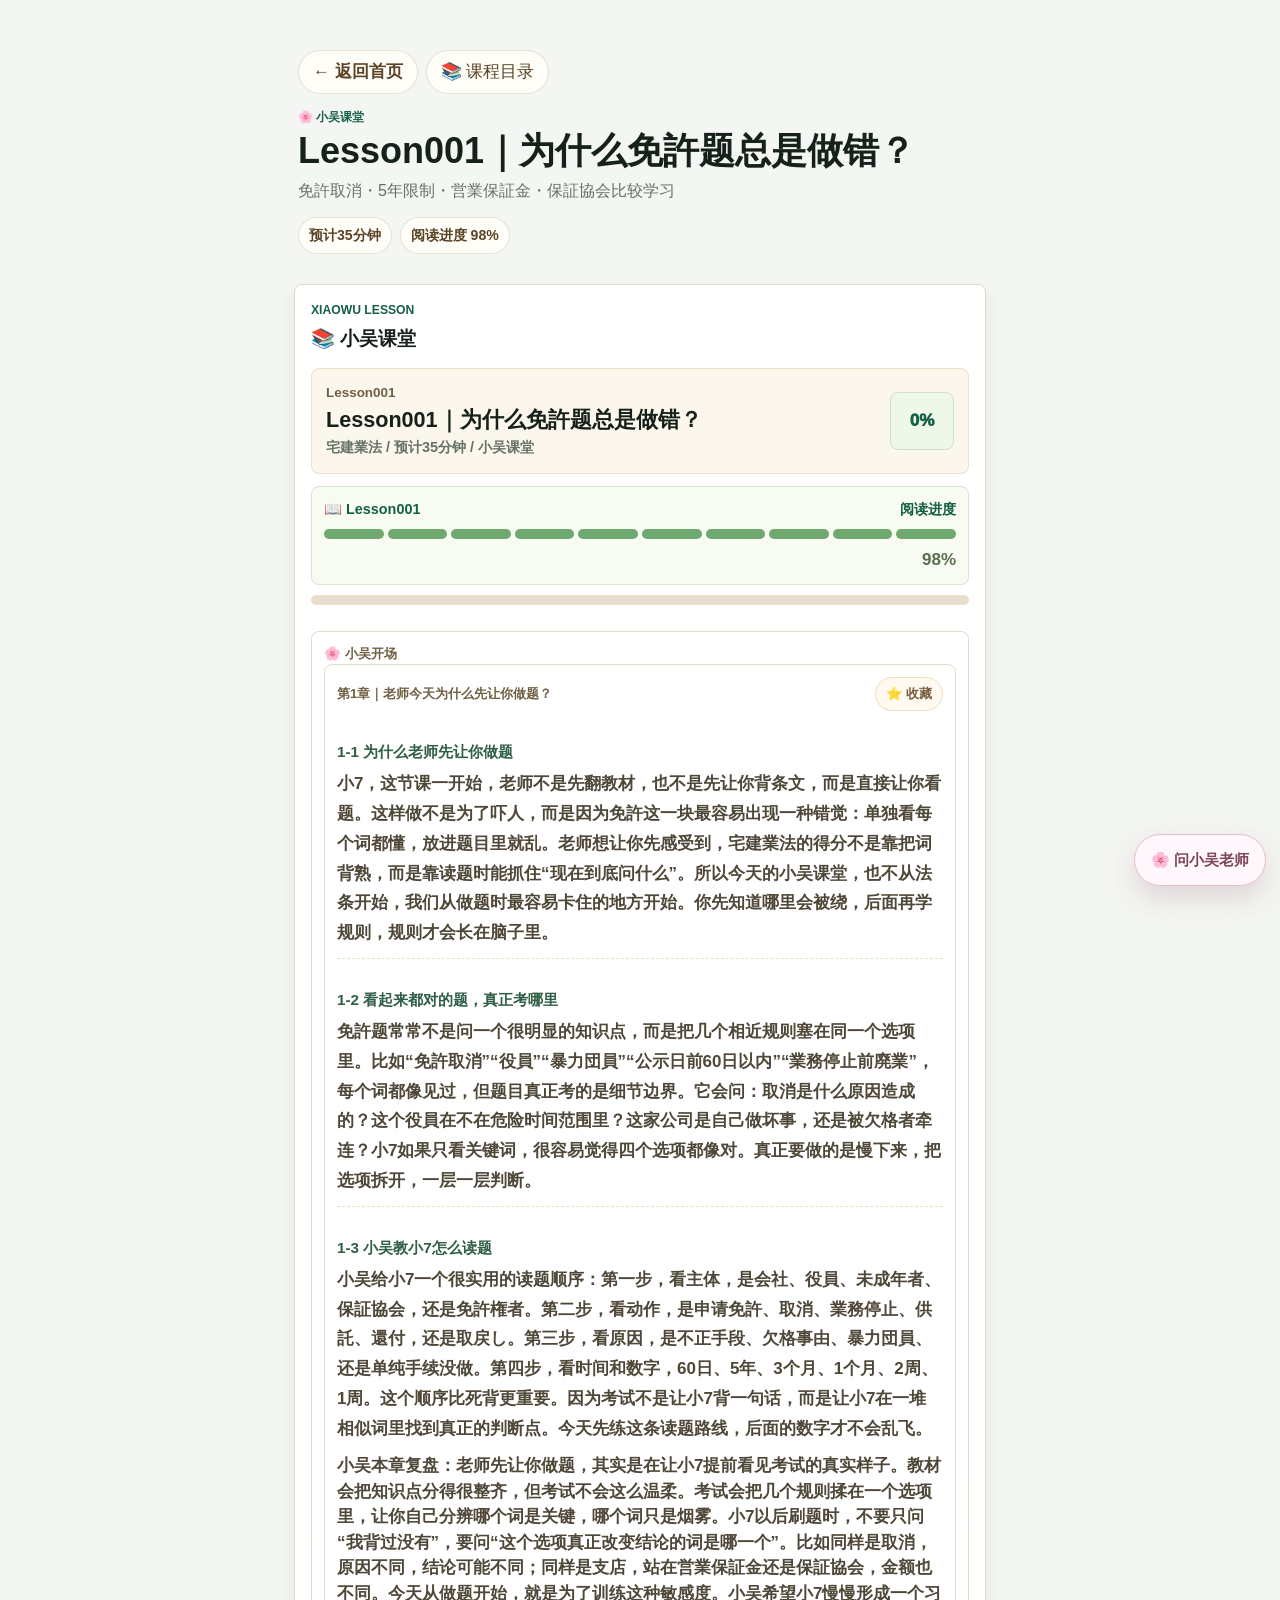
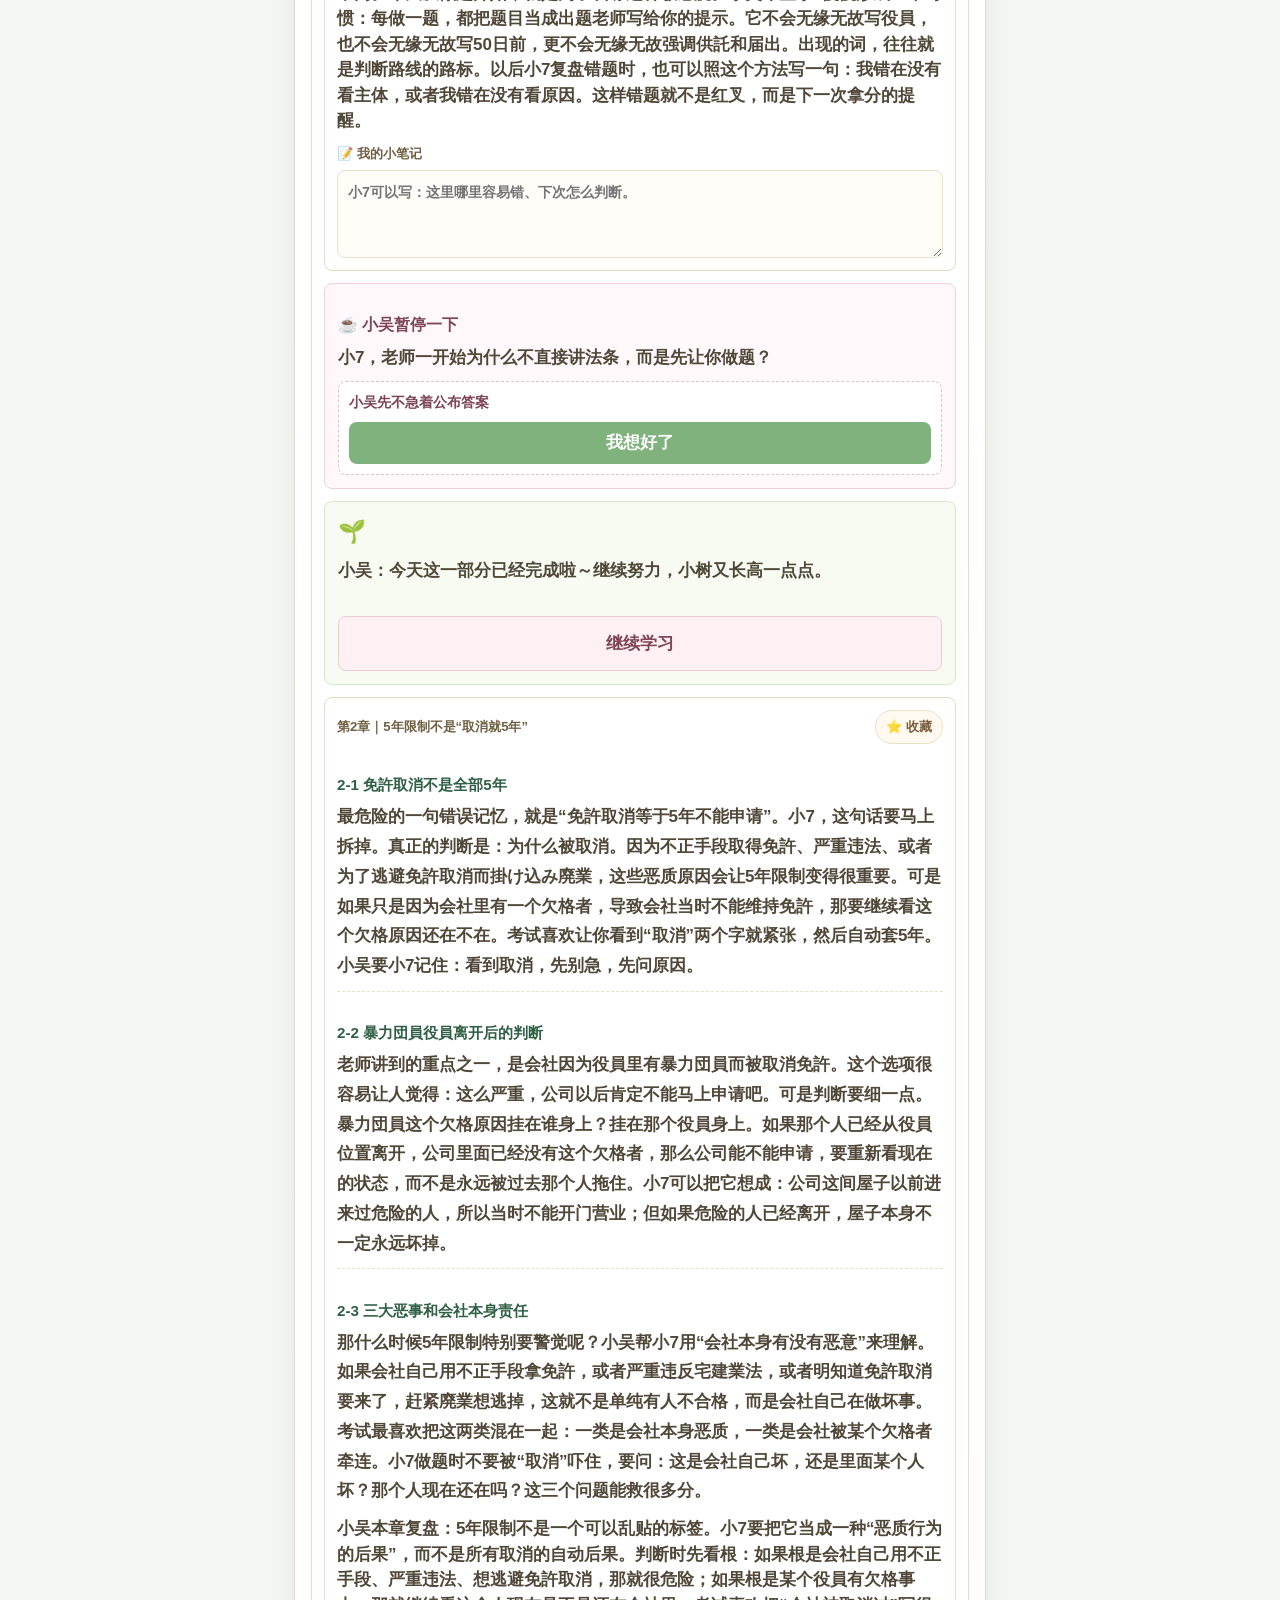
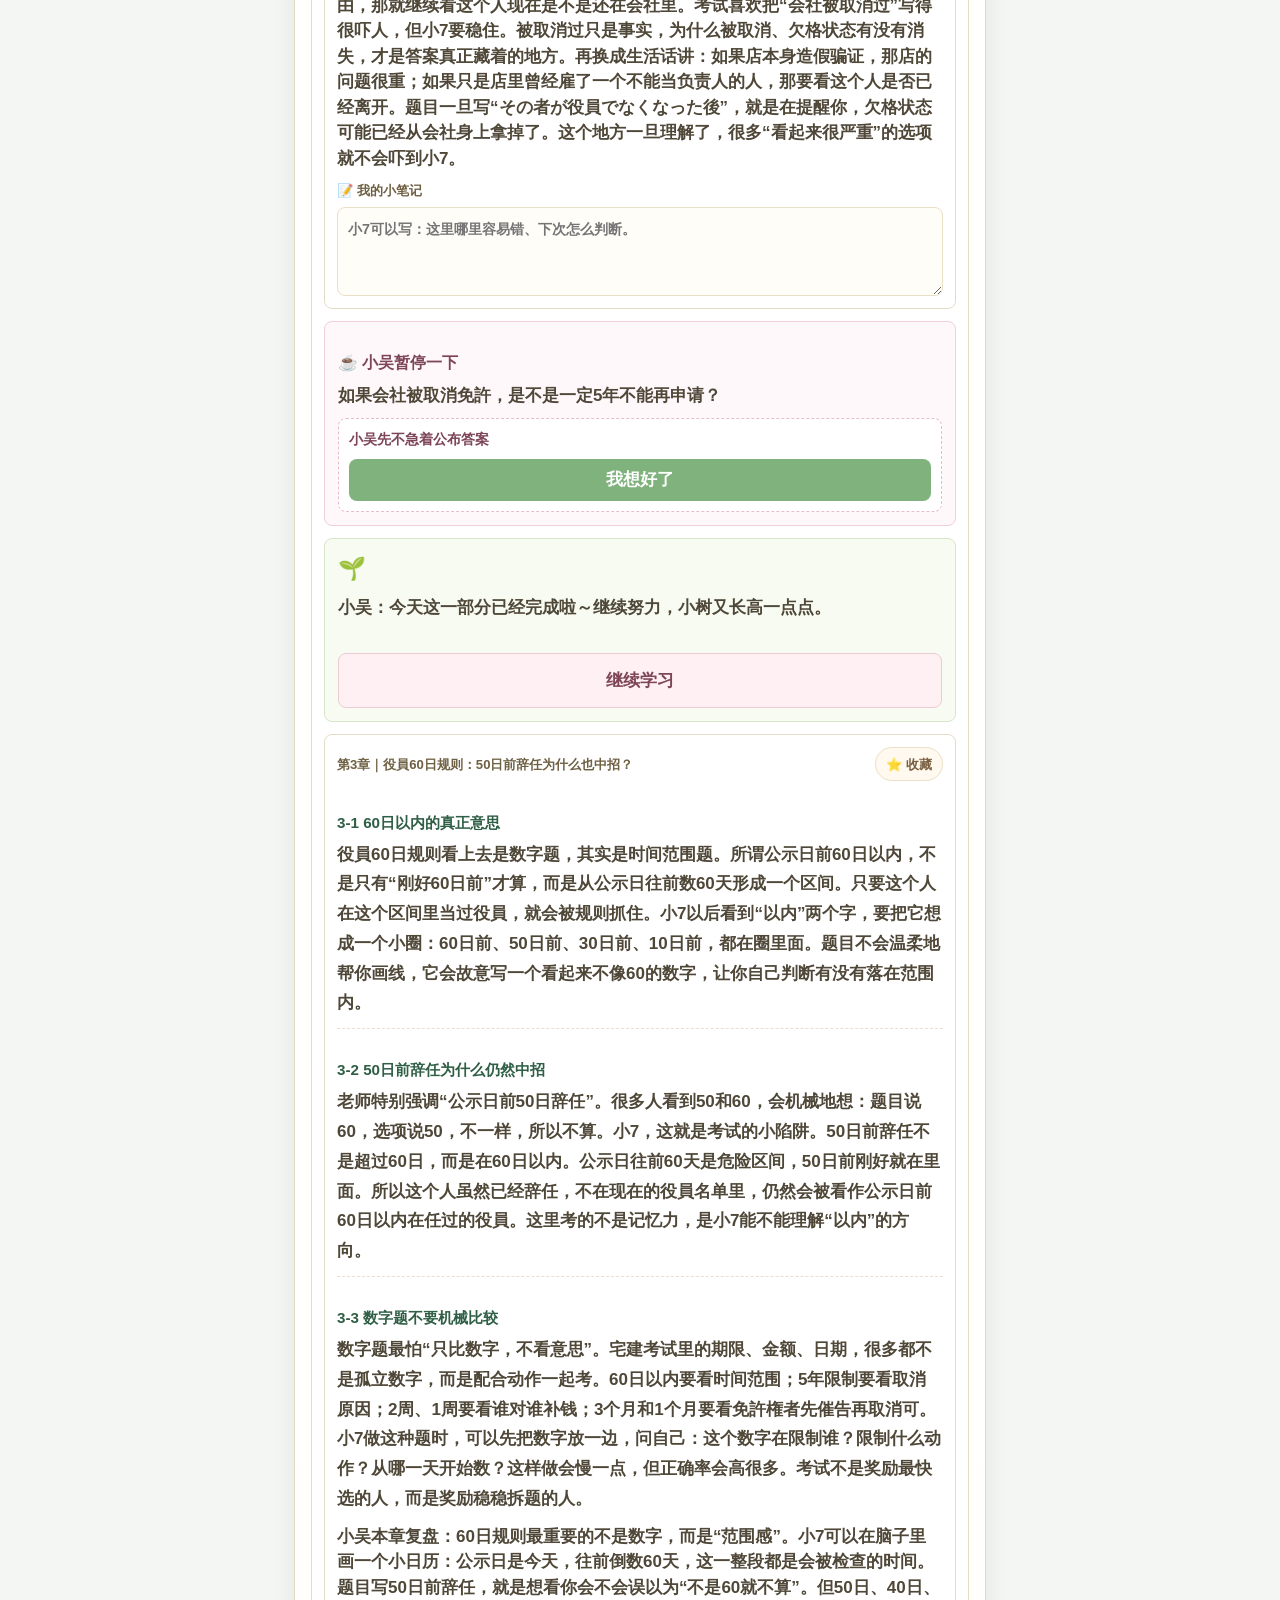
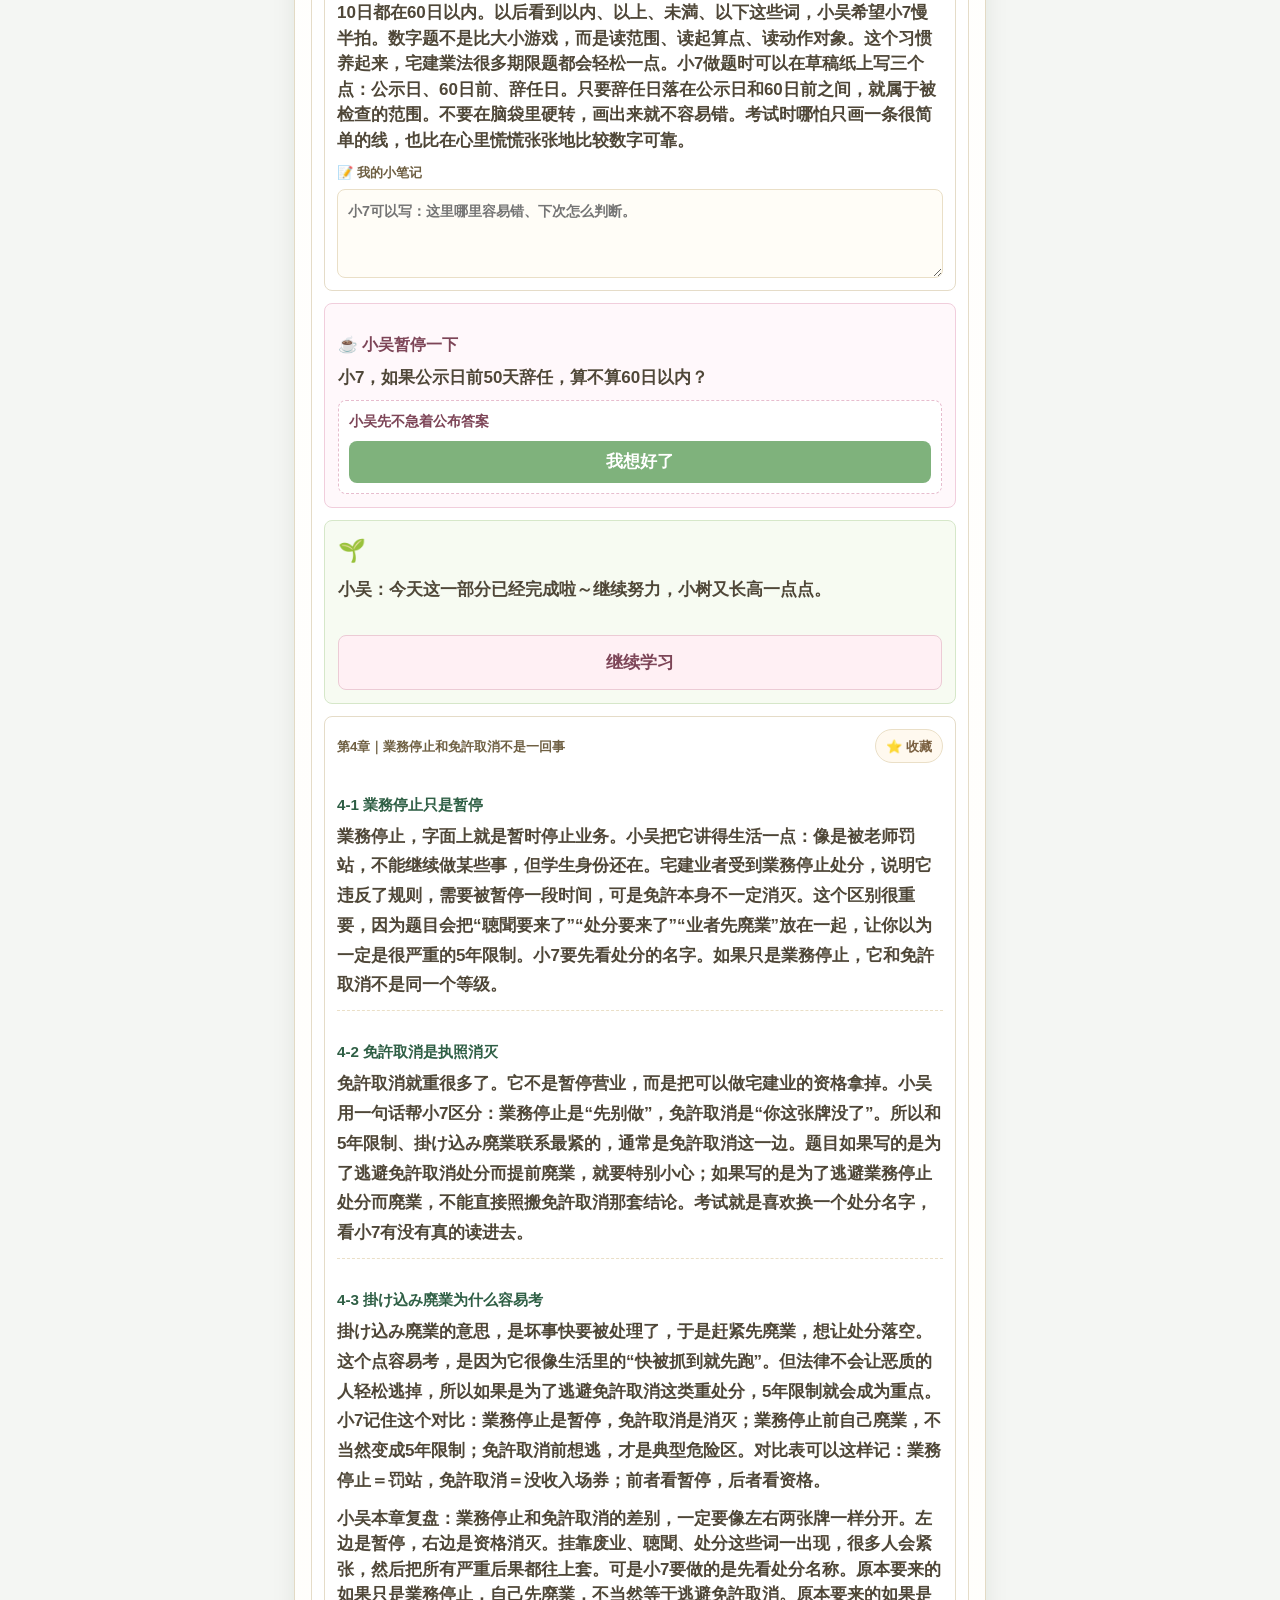
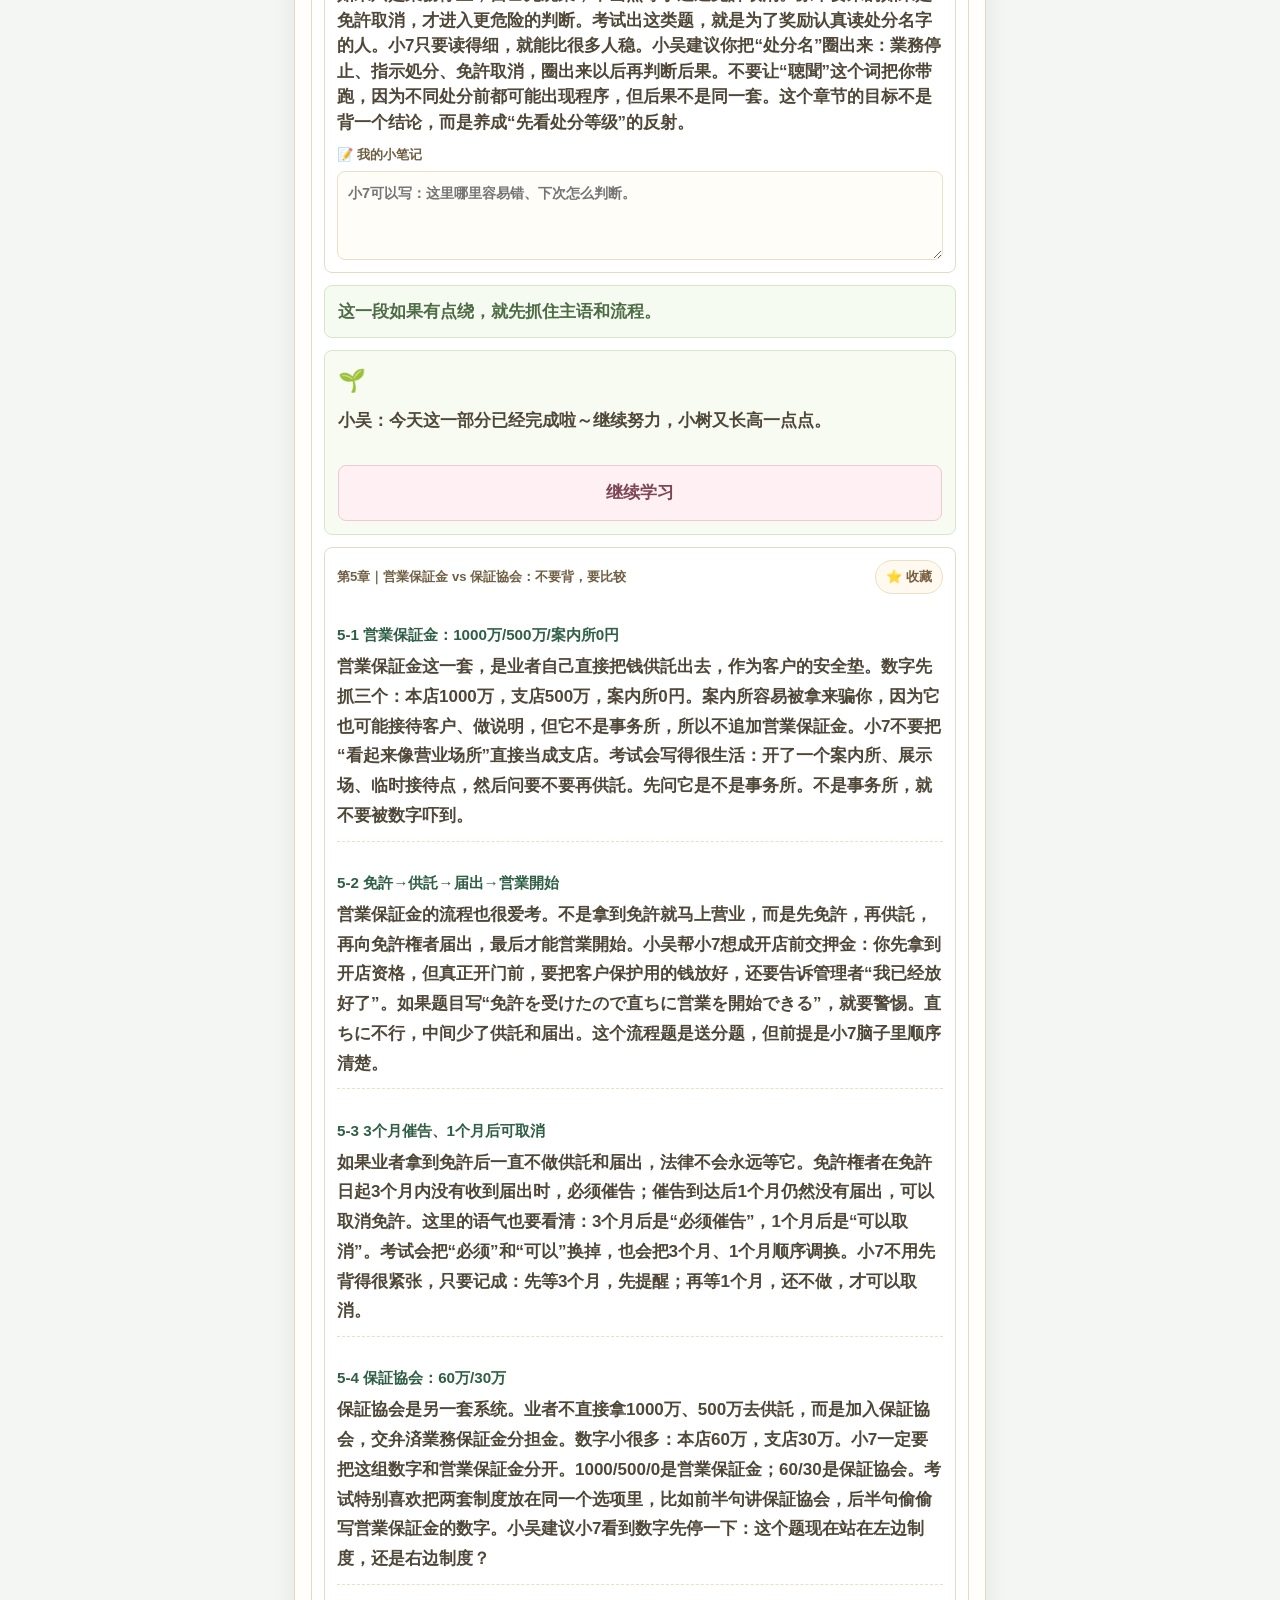
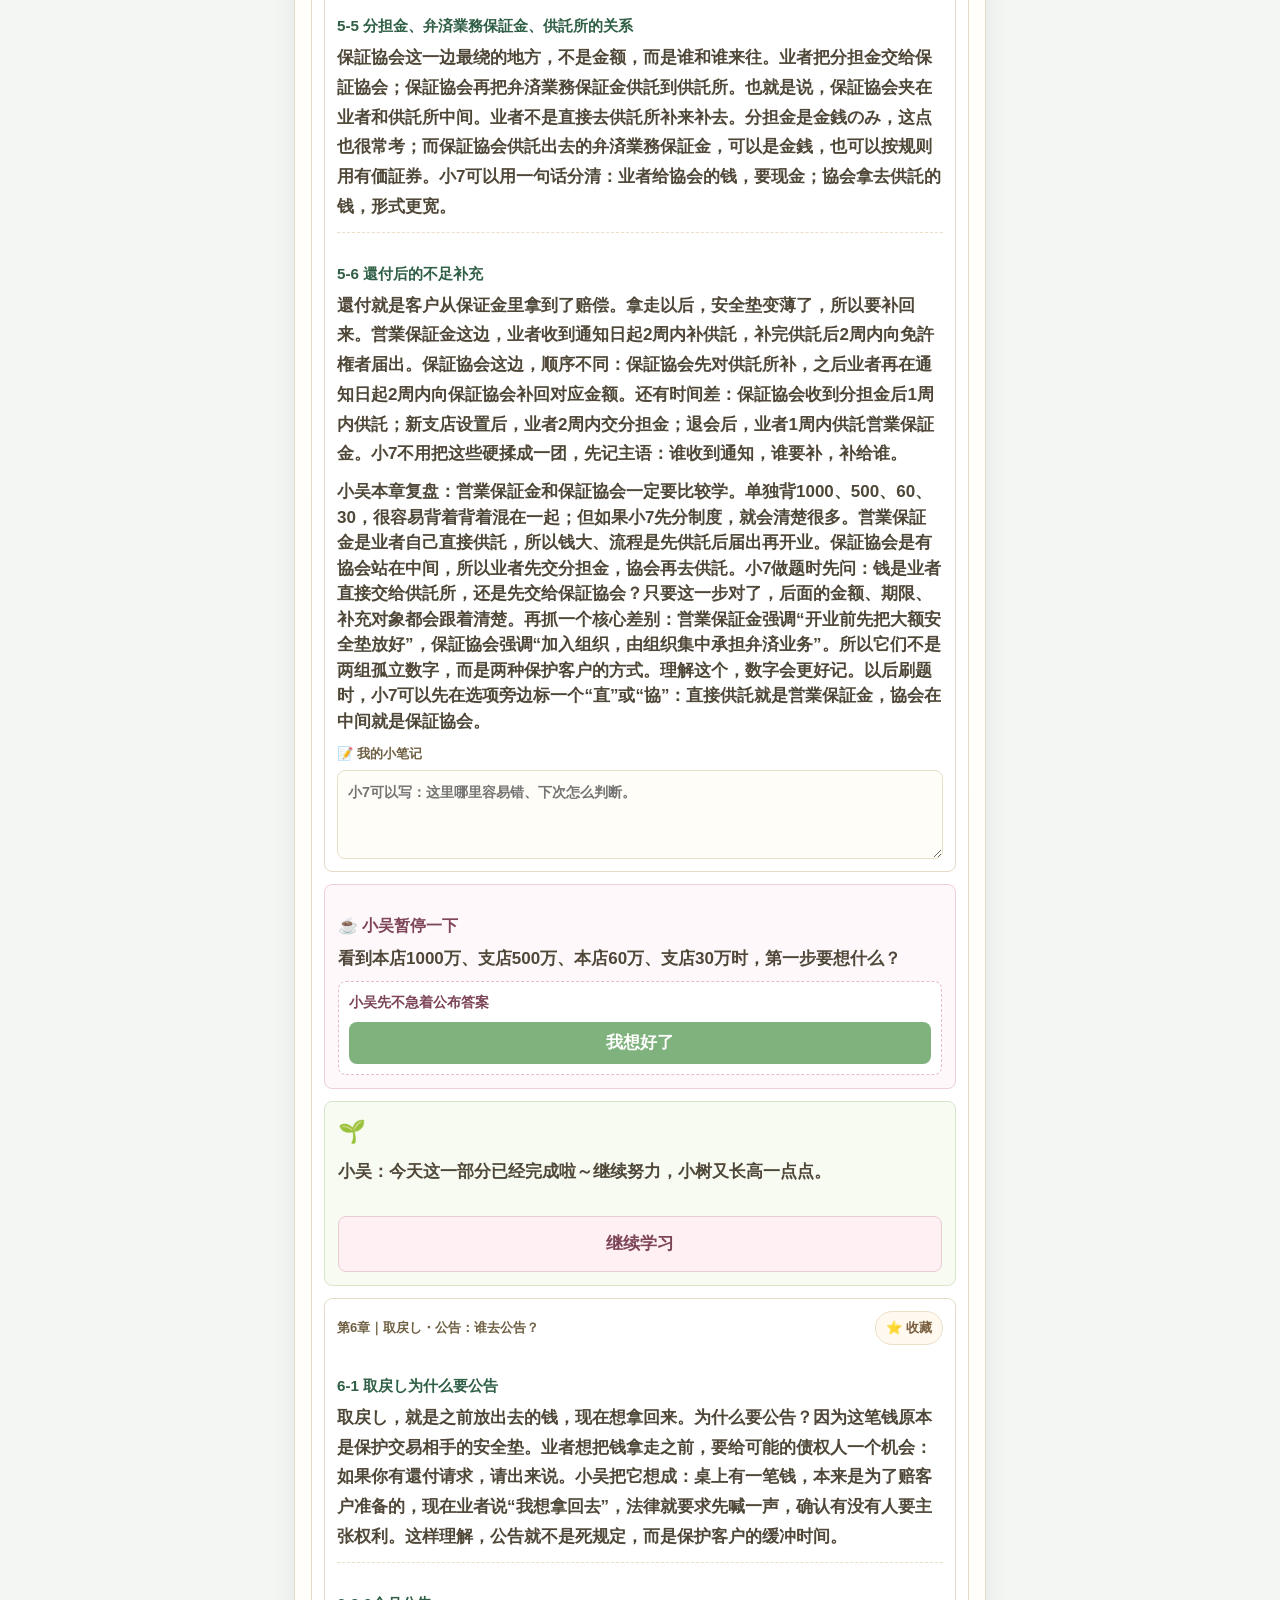
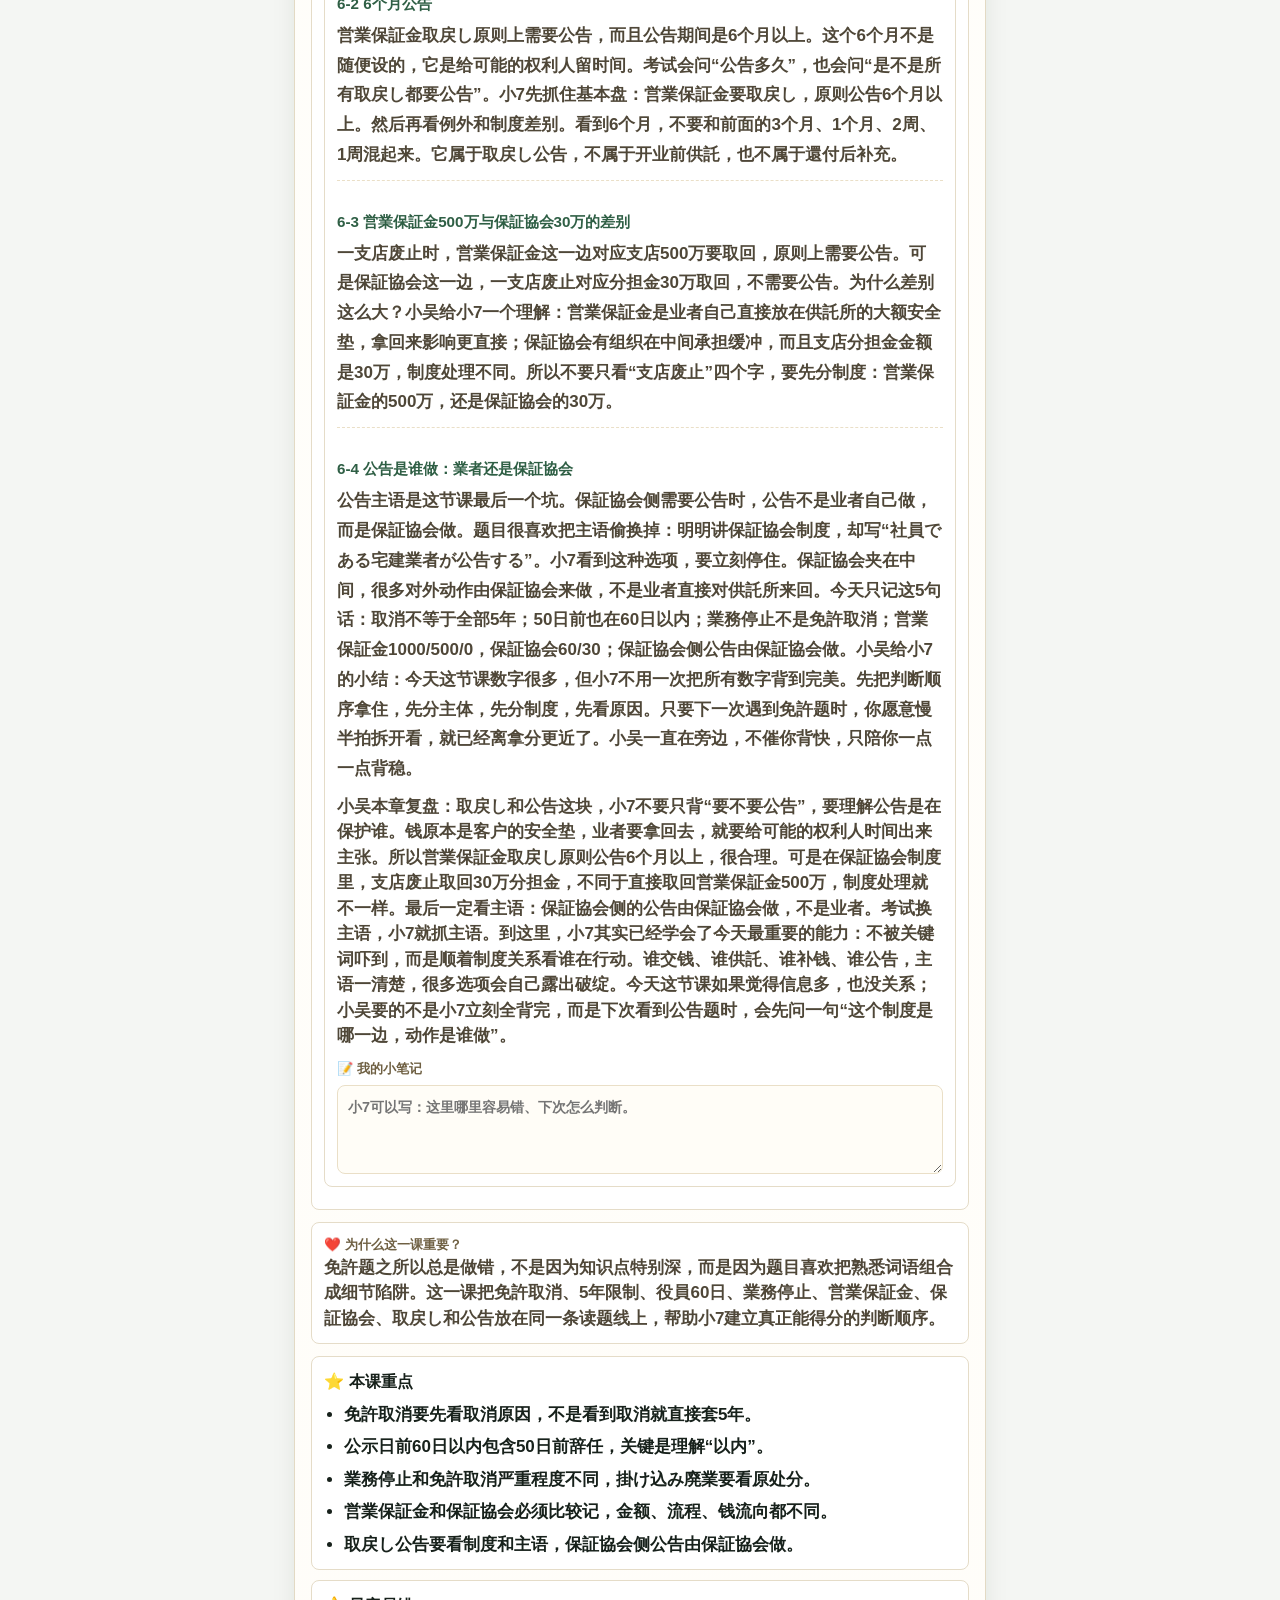
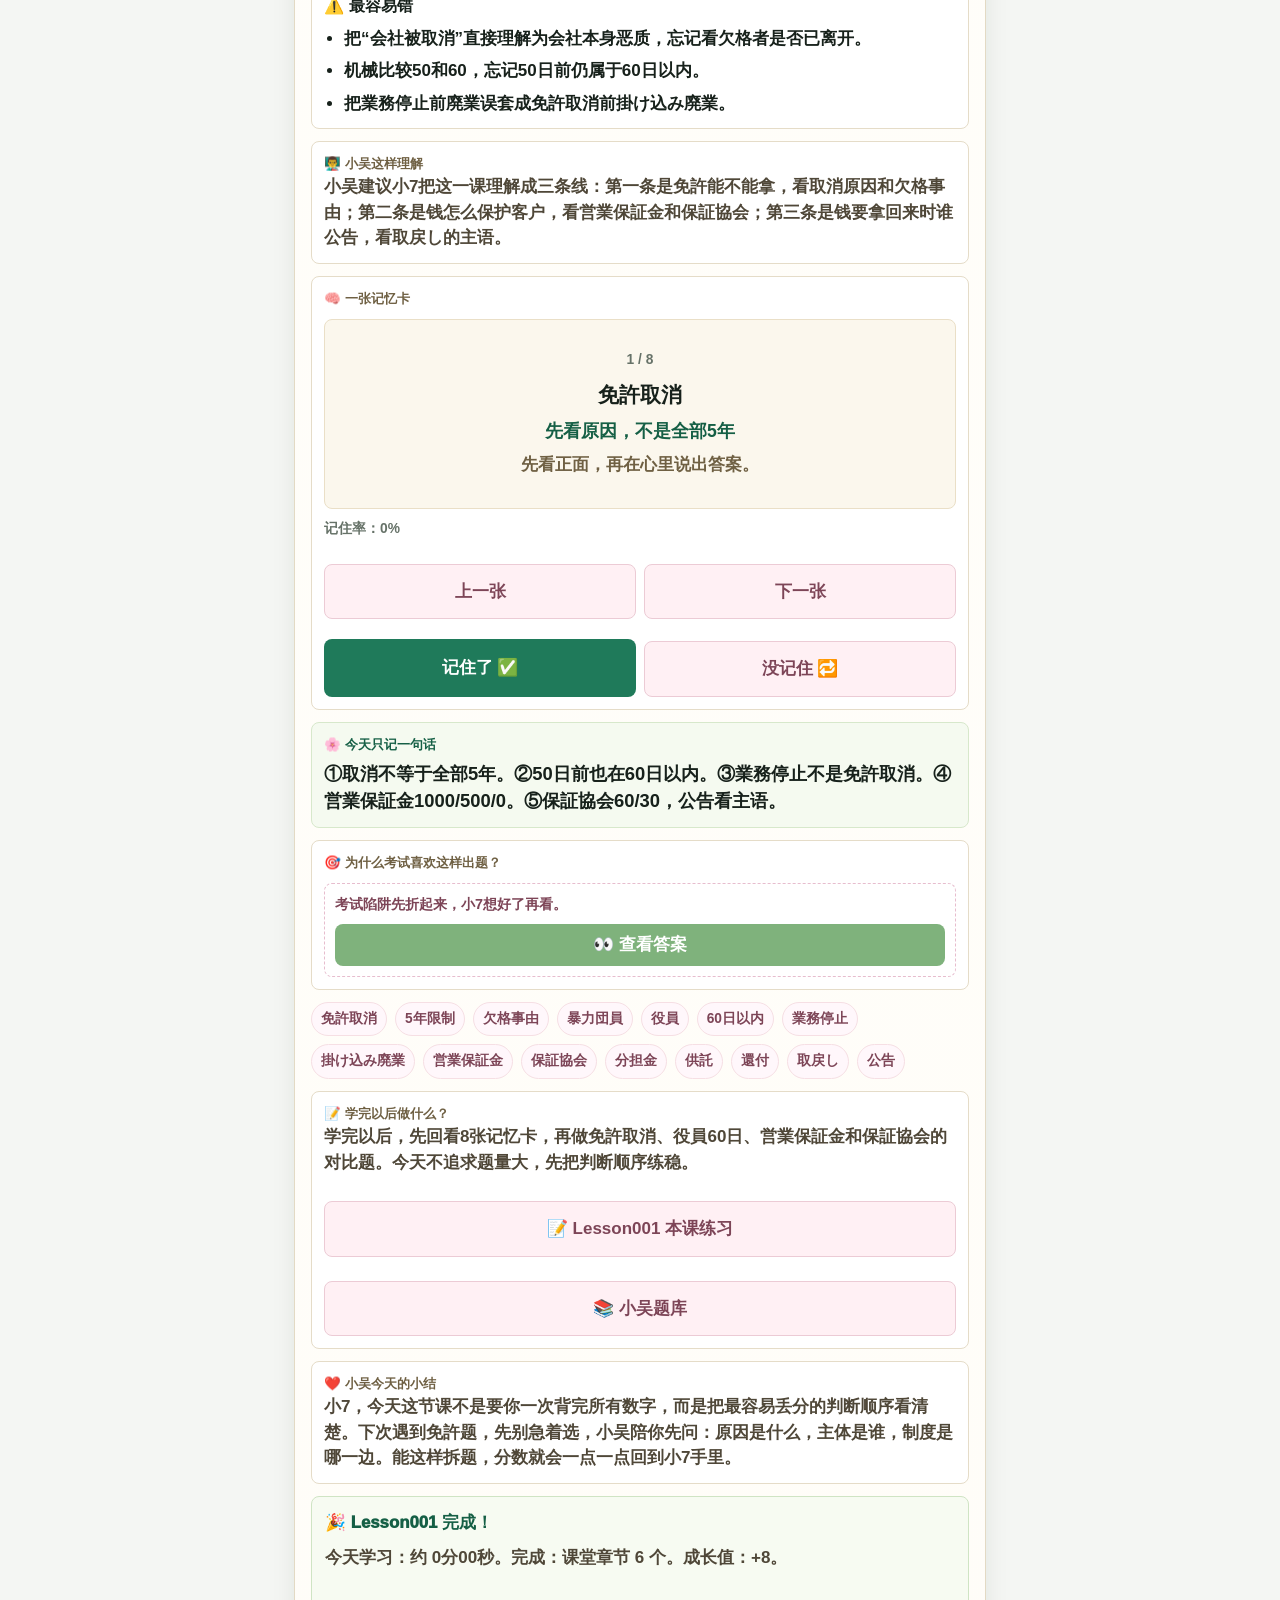
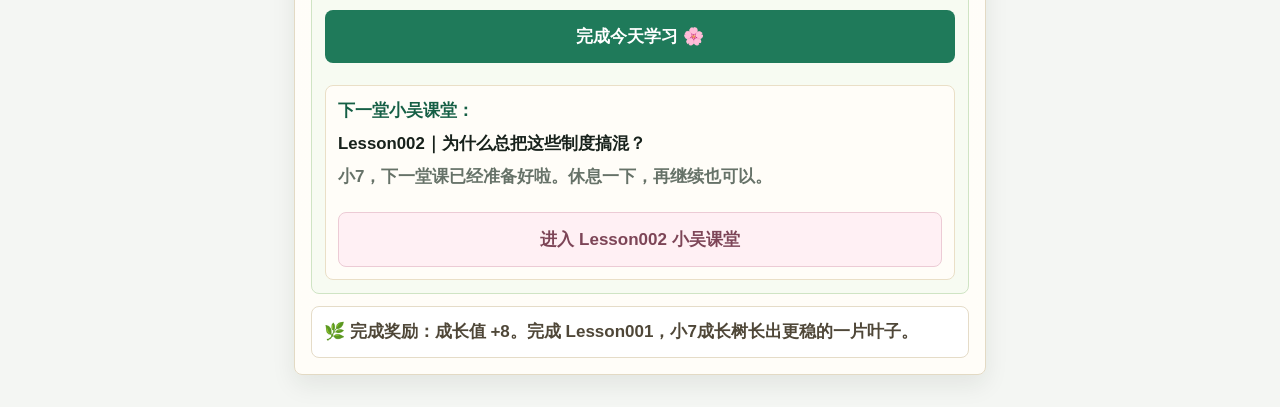
==== commit 1cb3a1db: "Add XiaoWu quiz bank V2 with lesson practice" ====
--- a/web/course.html
+++ b/web/course.html
@@ -117,8 +117,8 @@
             <span>📝 学完以后做什么？</span>
             <p id="coursePracticeText"></p>
             <div class="course-actions">
-              <a class="secondary-button link-button" href="index.html#quizCard">回首页做原创题</a>
-              <a class="secondary-button link-button" href="index.html#quizCard">回首页做官方过去问</a>
+              <a class="secondary-button link-button" id="lessonQuizLink" href="quiz.html">📝 本课练习</a>
+              <a class="secondary-button link-button" href="quiz.html">📚 小吴题库</a>
             </div>
           </div>
 
@@ -144,9 +144,9 @@
       </section>
     </main>
 
-    <script src="course/course-index.js?v=20260702-lesson012"></script>
-    <script src="course/course-engine.js?v=20260702-lesson012"></script>
-    <script src="course-page.js?v=20260702-lesson012"></script>
-    <script src="xiaowu-chat.js?v=20260703-voice-v2"></script>
+    <script src="course/course-index.js?v=20260709-quiz-v2"></script>
+    <script src="course/course-engine.js?v=20260709-quiz-v2"></script>
+    <script src="course-page.js?v=20260709-quiz-v2"></script>
+    <script src="xiaowu-chat.js?v=20260707-voice-v3"></script>
   </body>
 </html>
--- a/web/style.css
+++ b/web/style.css
@@ -1912,7 +1912,6 @@
   color: #174f3d;
 }
 
-.xiaowu-voice-select-wrap,
 .xiaowu-speed-select-wrap {
   flex: 0 1 150px;
   display: grid;
@@ -1923,7 +1922,6 @@
   font-weight: 900;
 }
 
-.xiaowu-voice-select-wrap select,
 .xiaowu-speed-select-wrap select {
   width: 100%;
   min-height: 34px;
@@ -2307,7 +2305,6 @@
     max-width: 100%;
   }
 
-  .xiaowu-voice-select-wrap,
   .xiaowu-speed-select-wrap {
     grid-column: 1 / 2;
     width: min(100%, 260px);
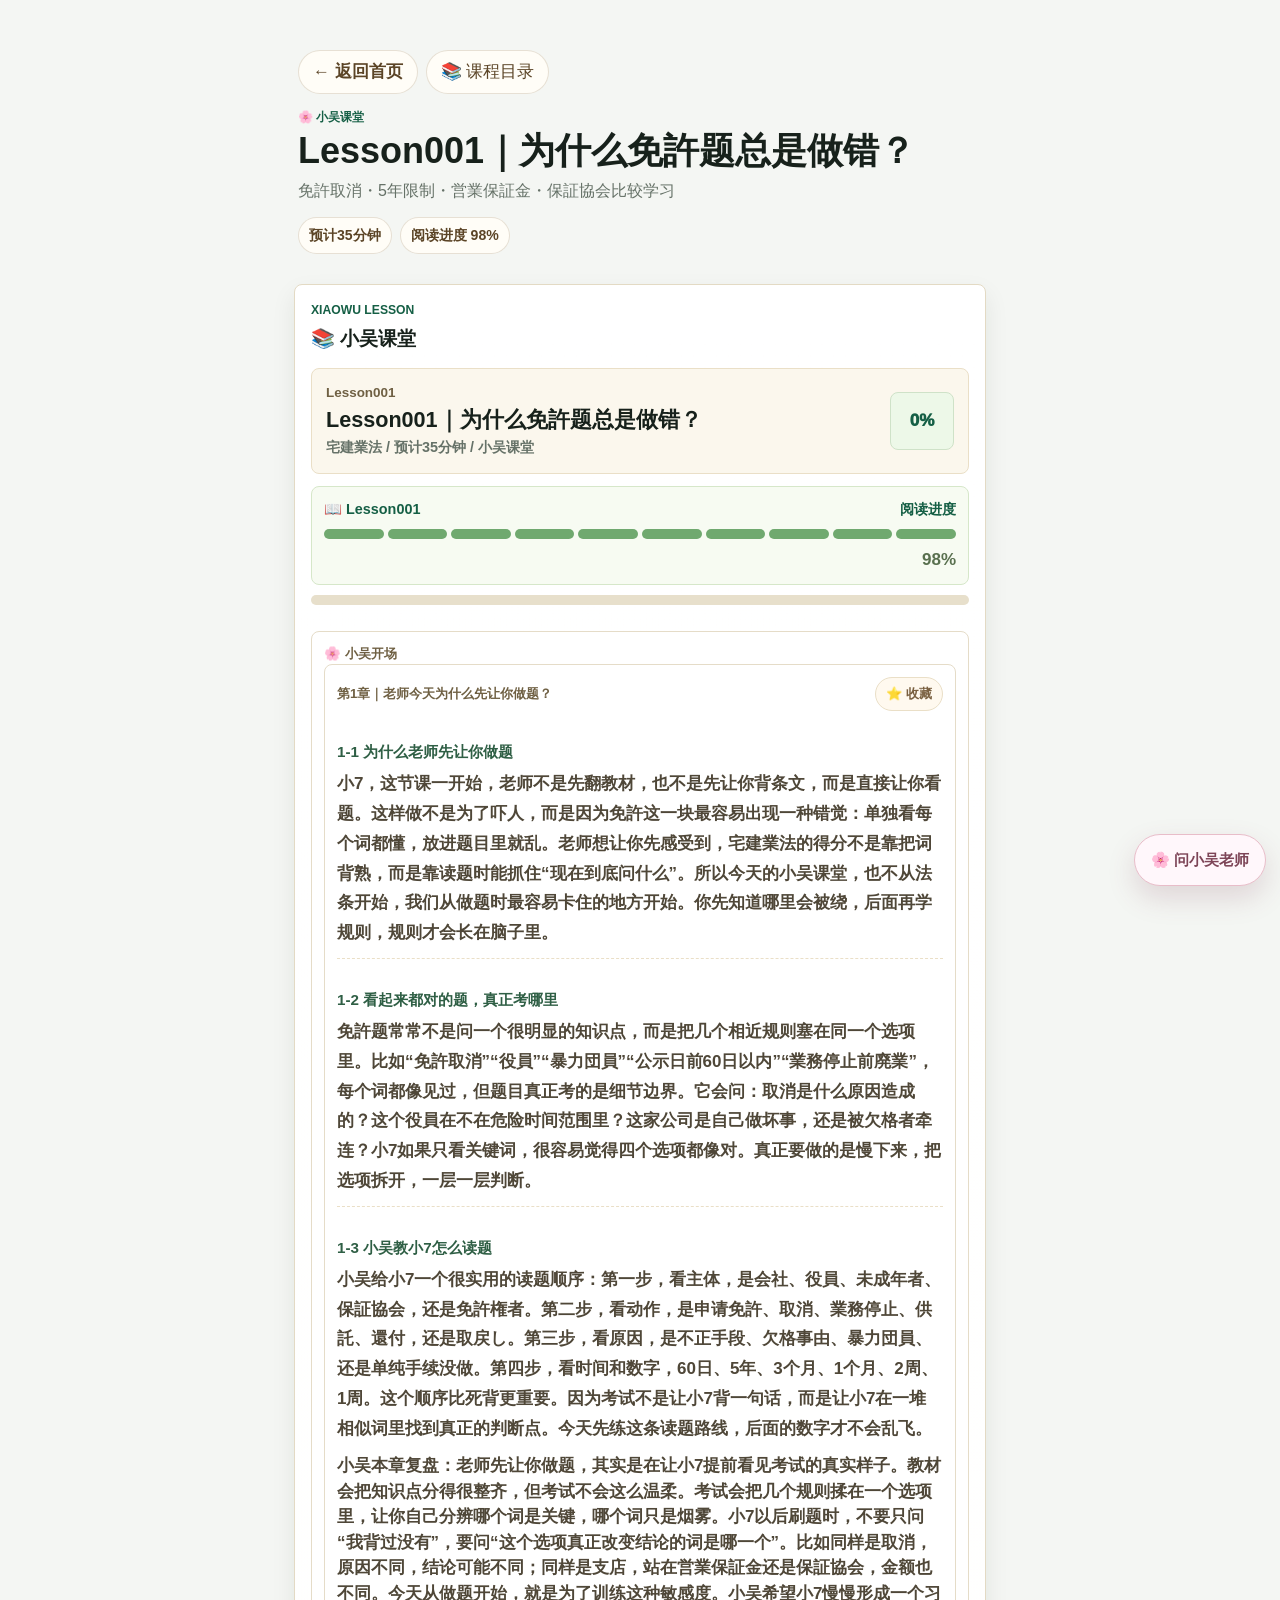
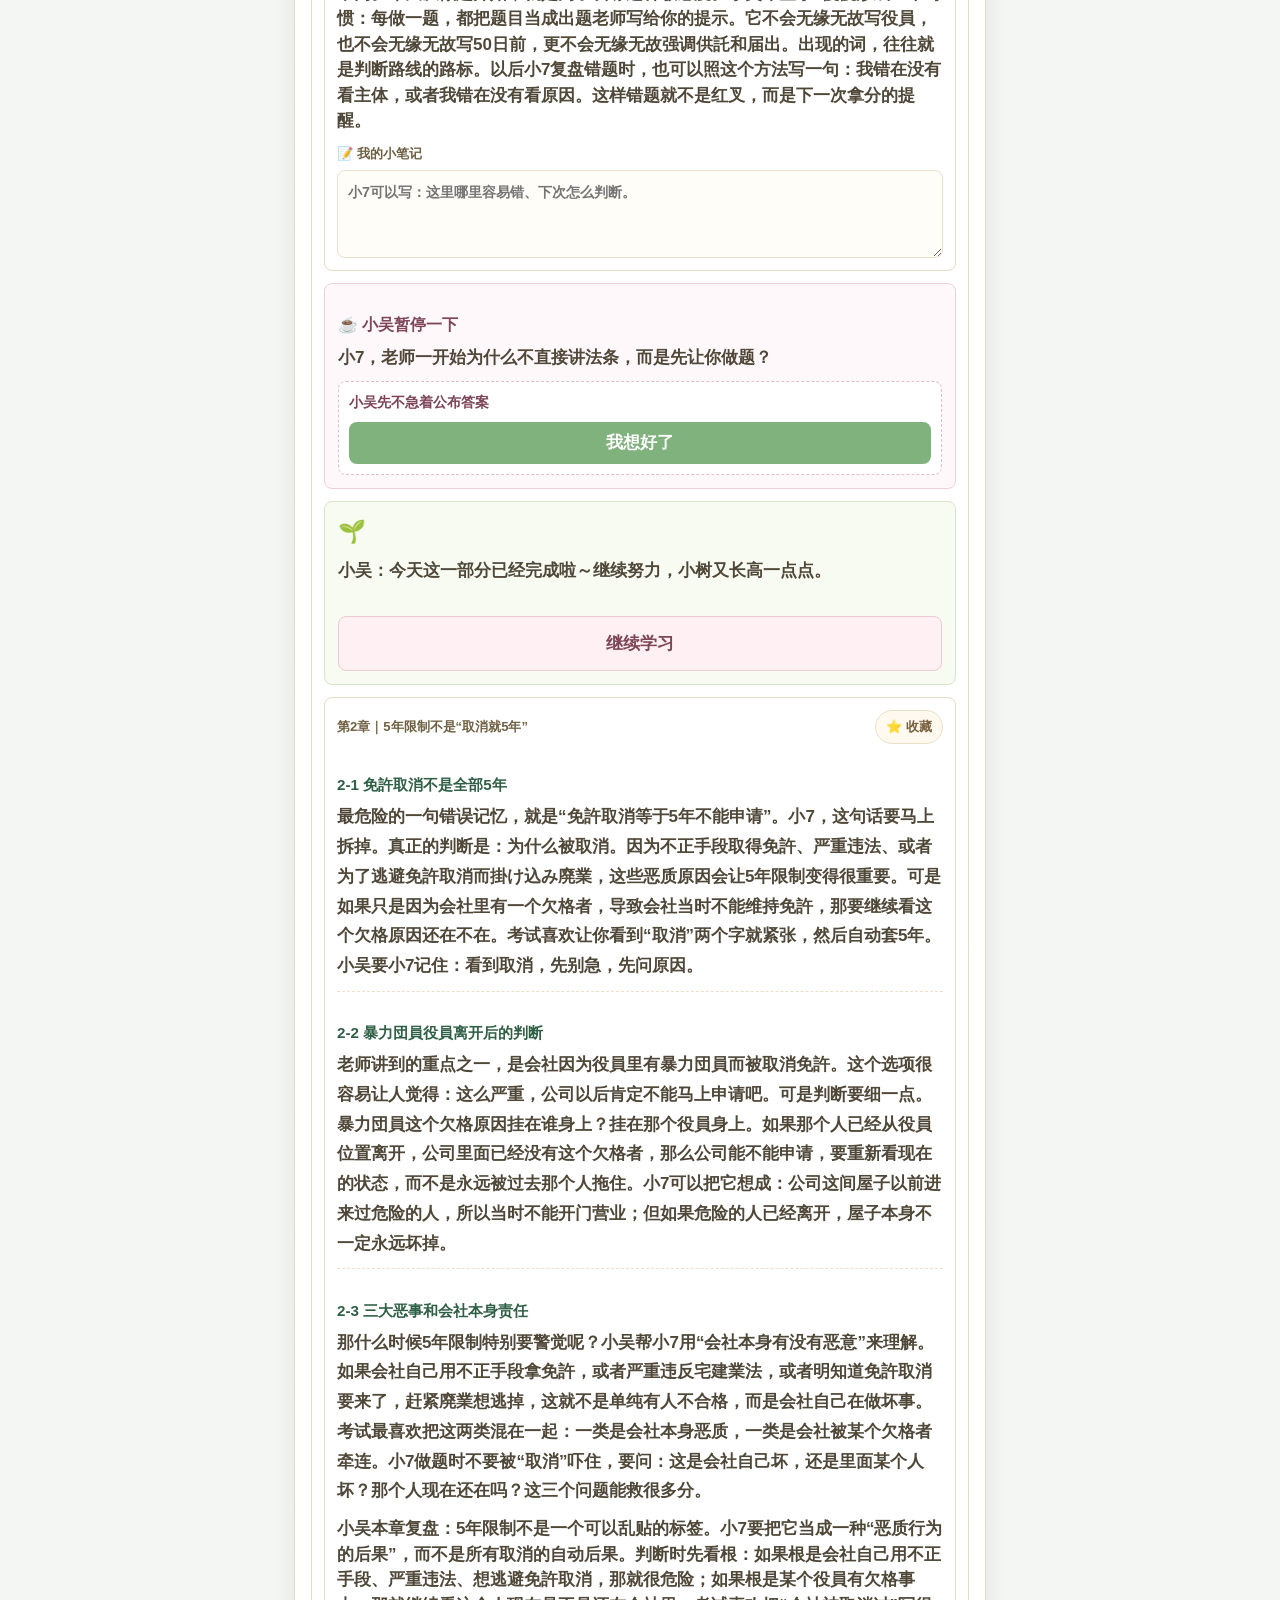
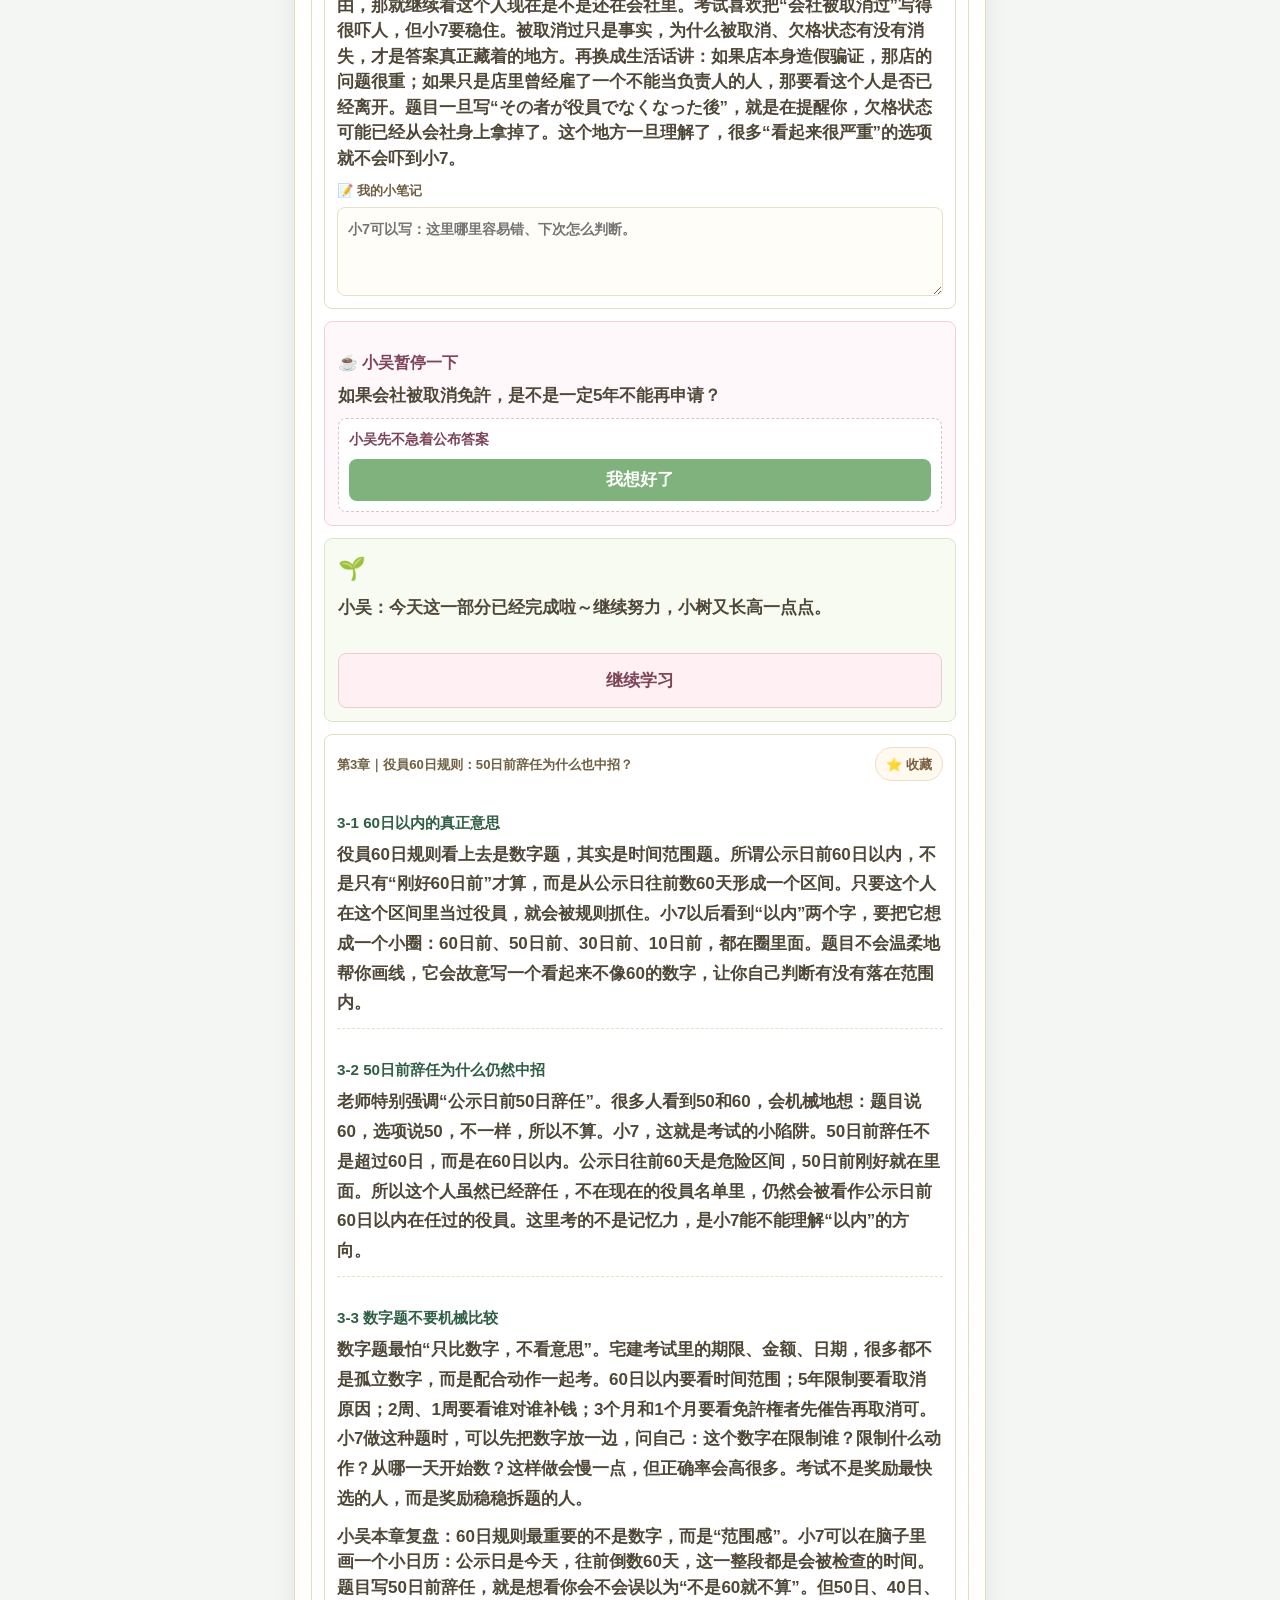
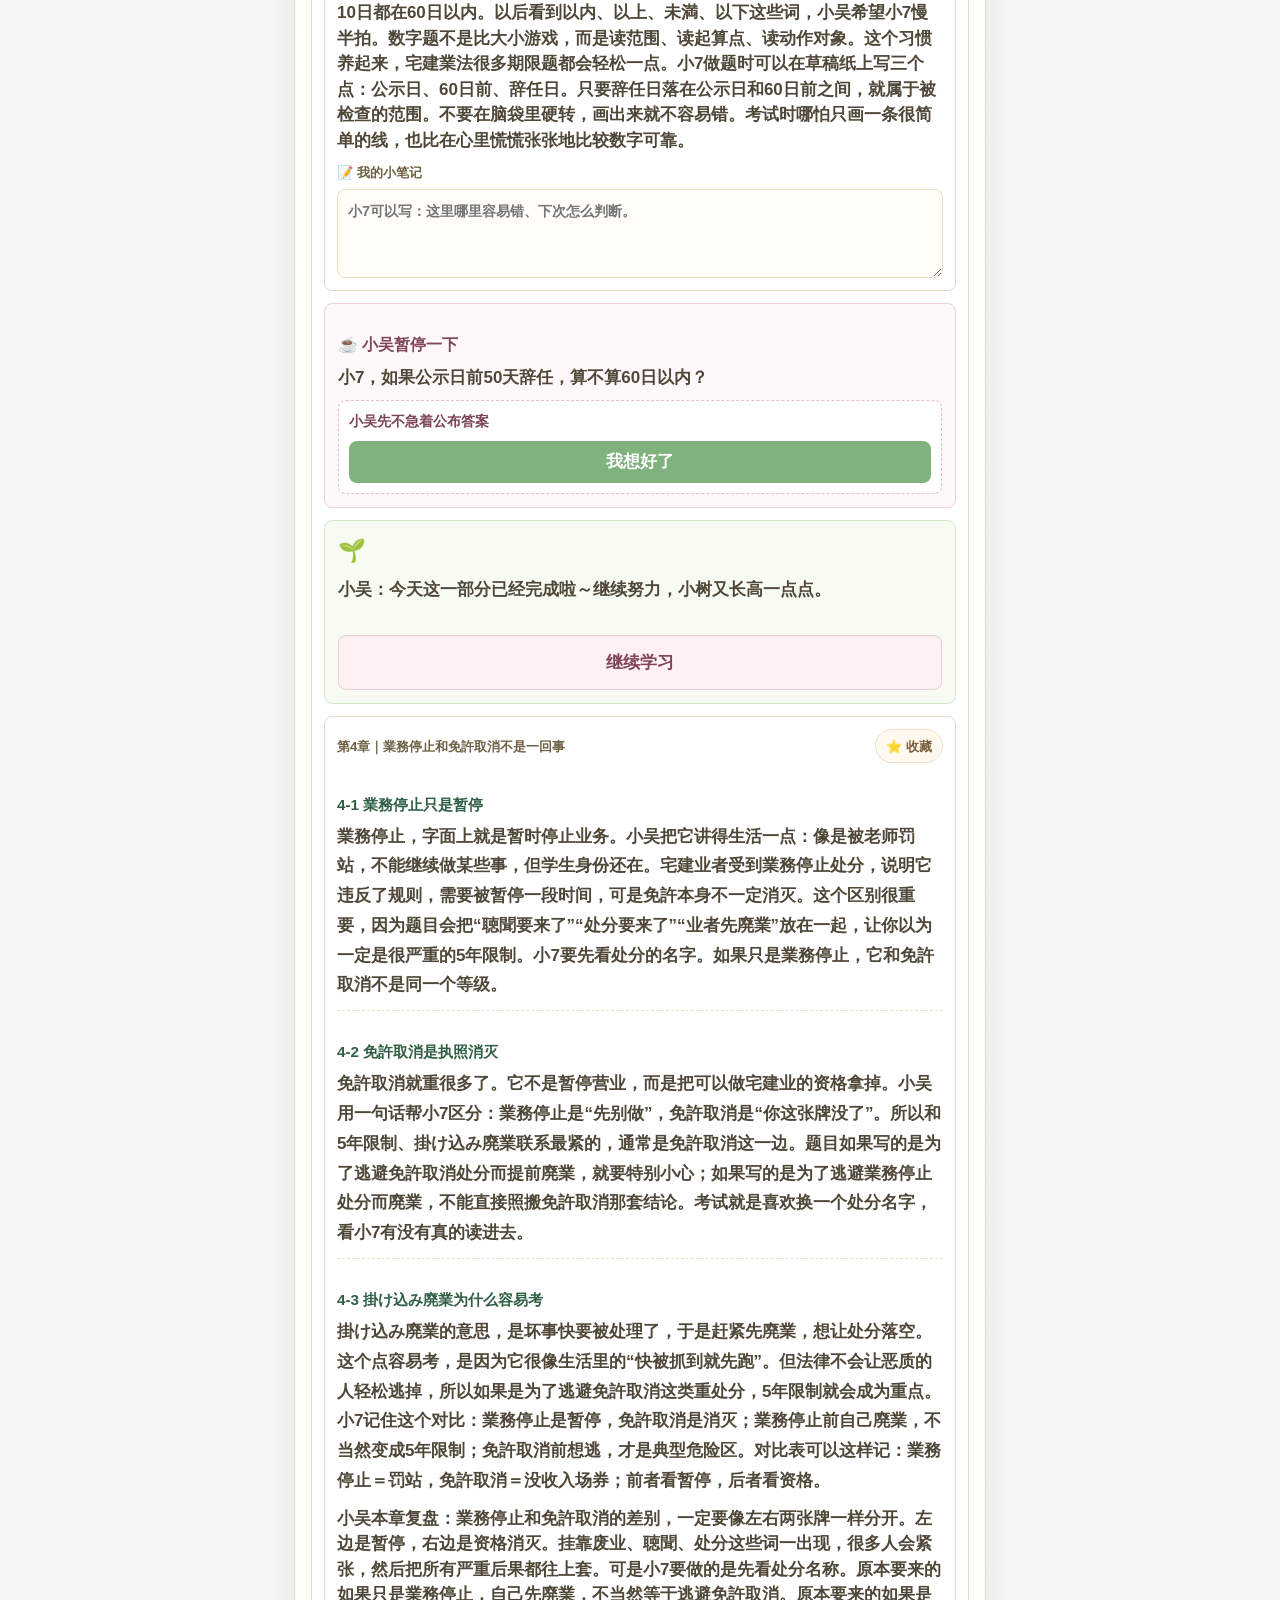
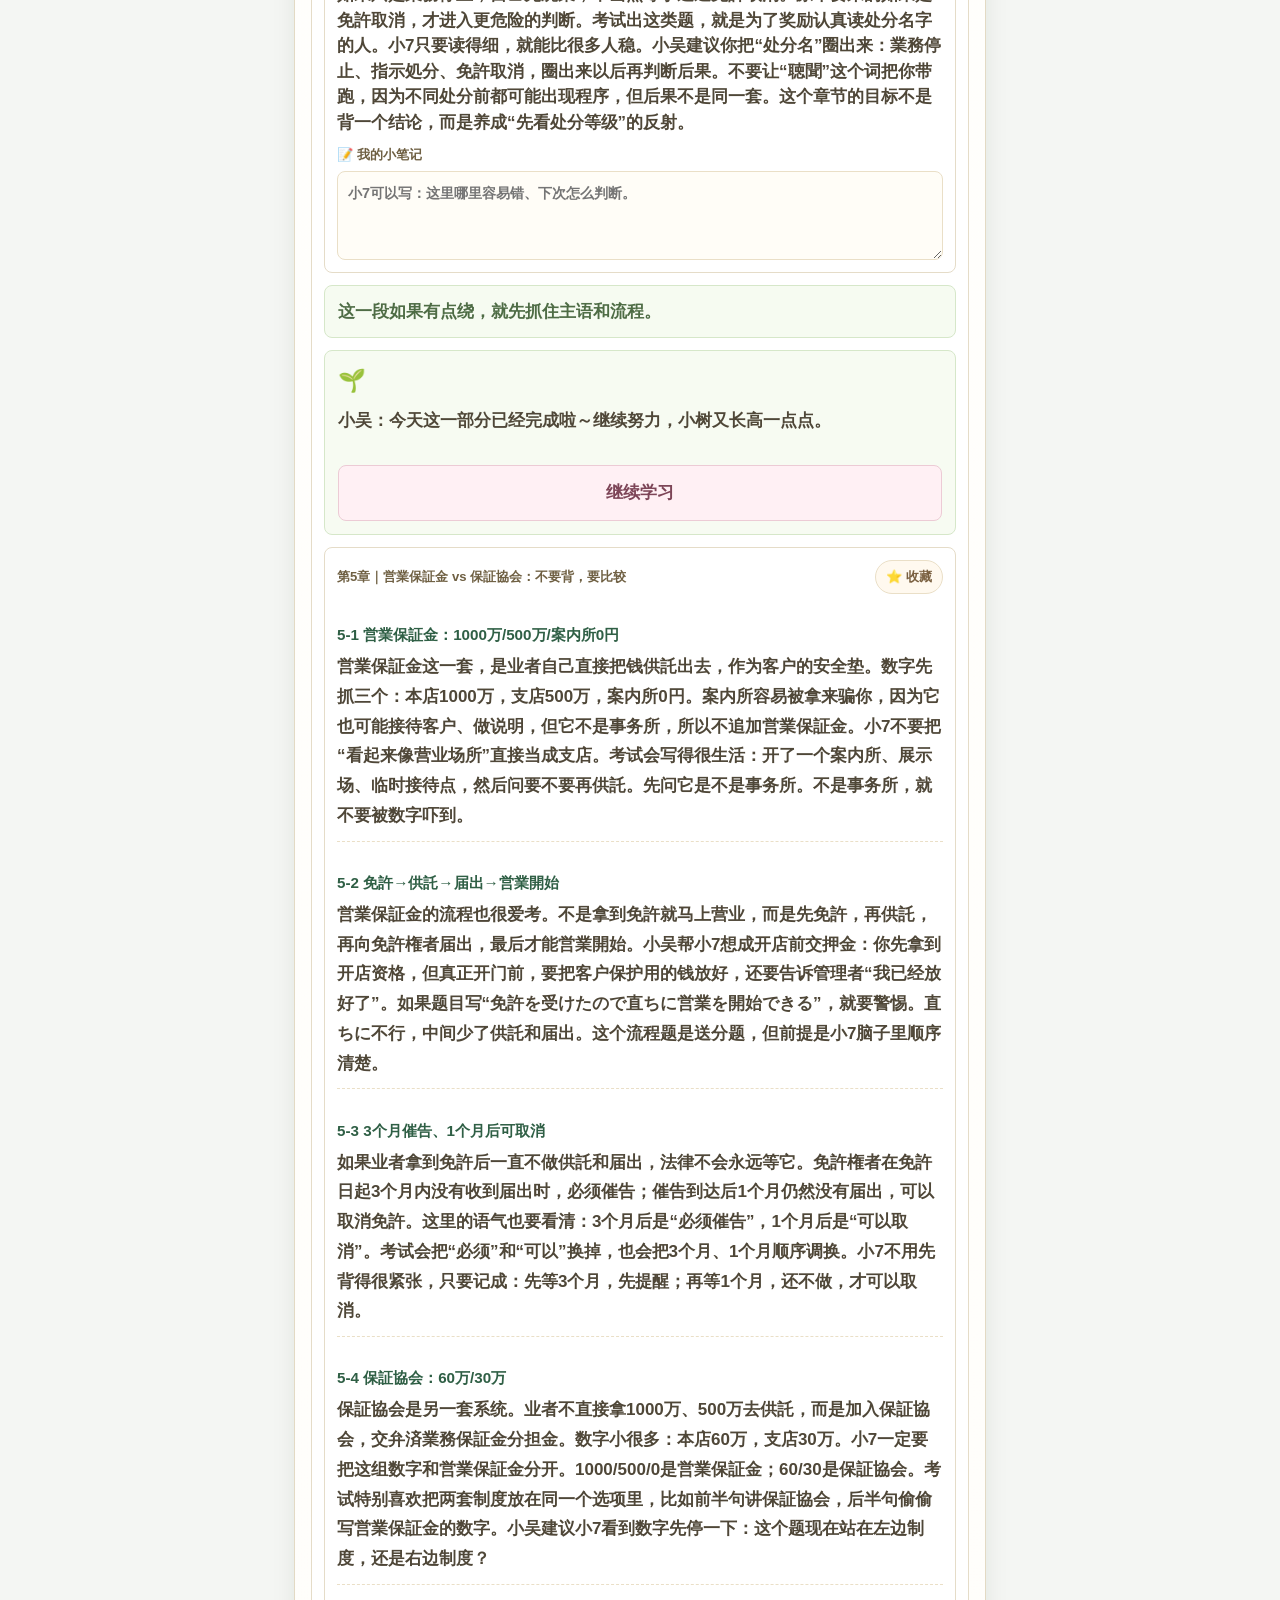
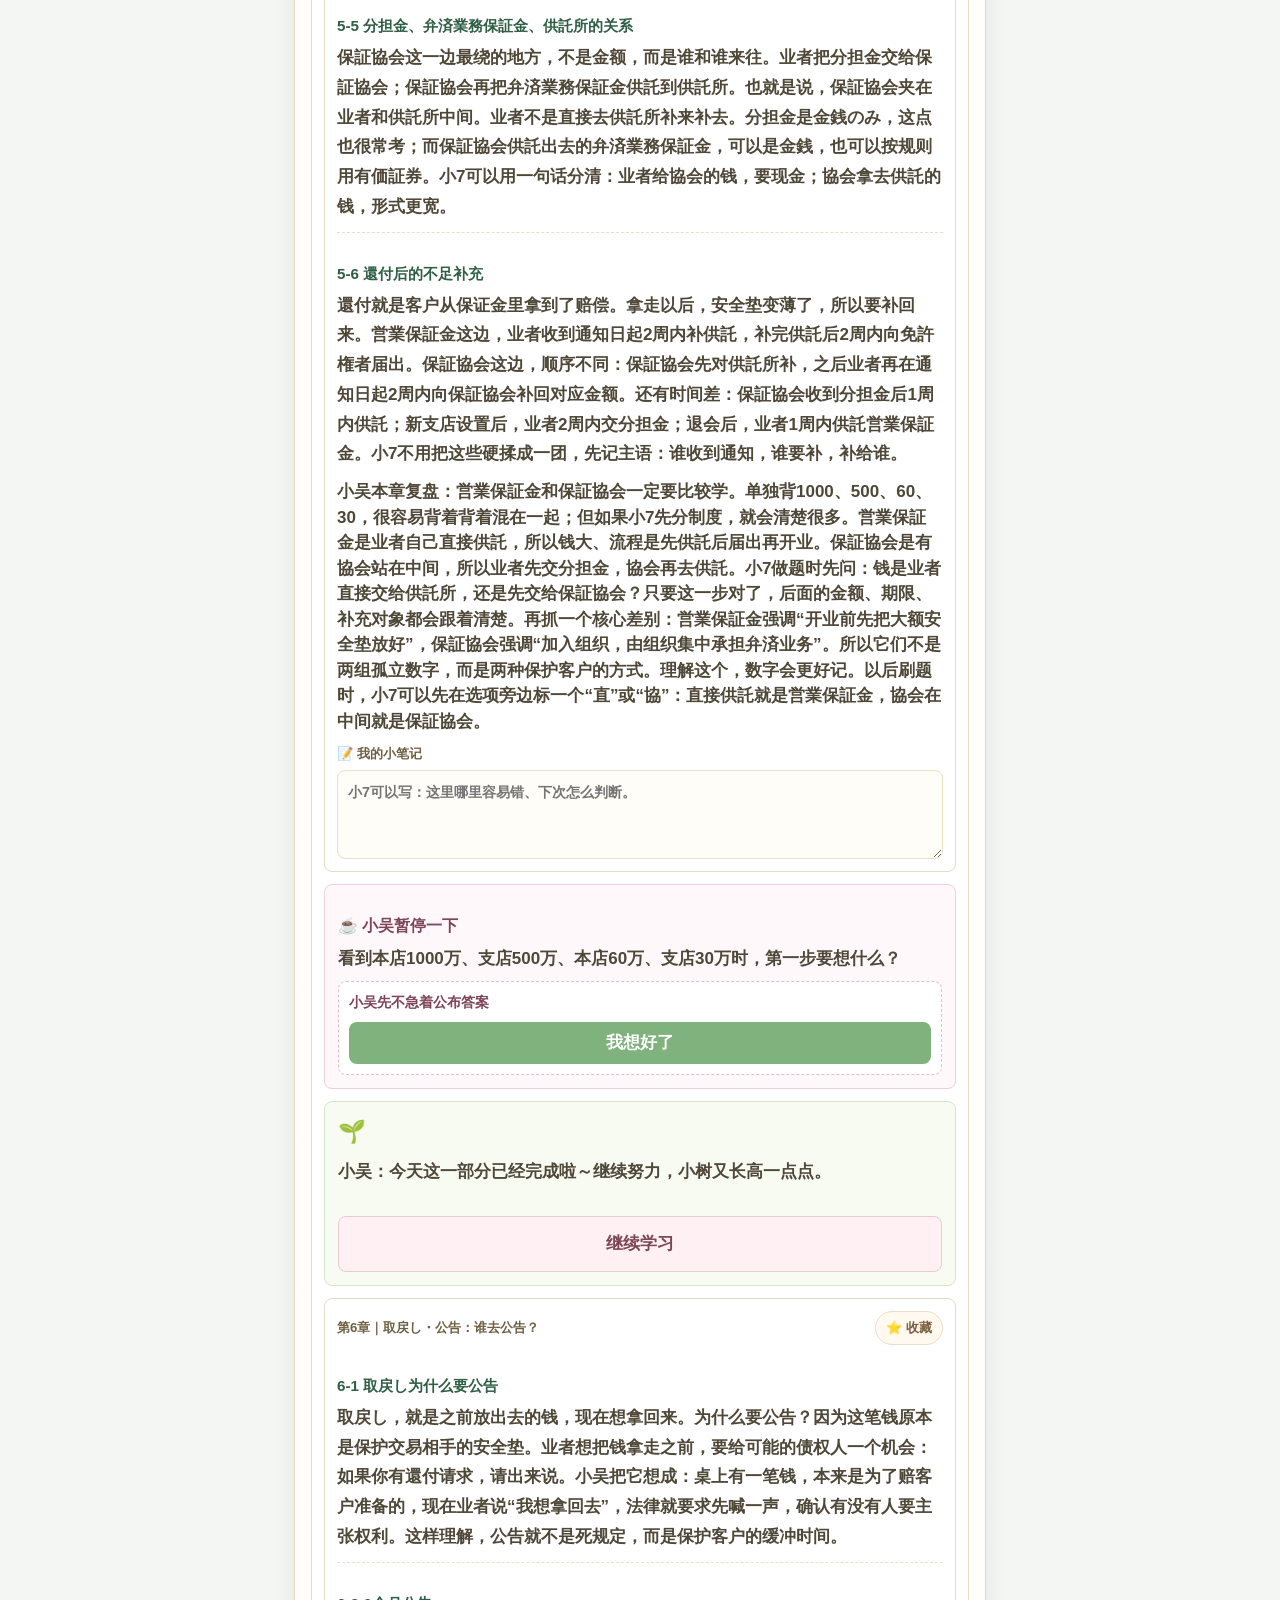
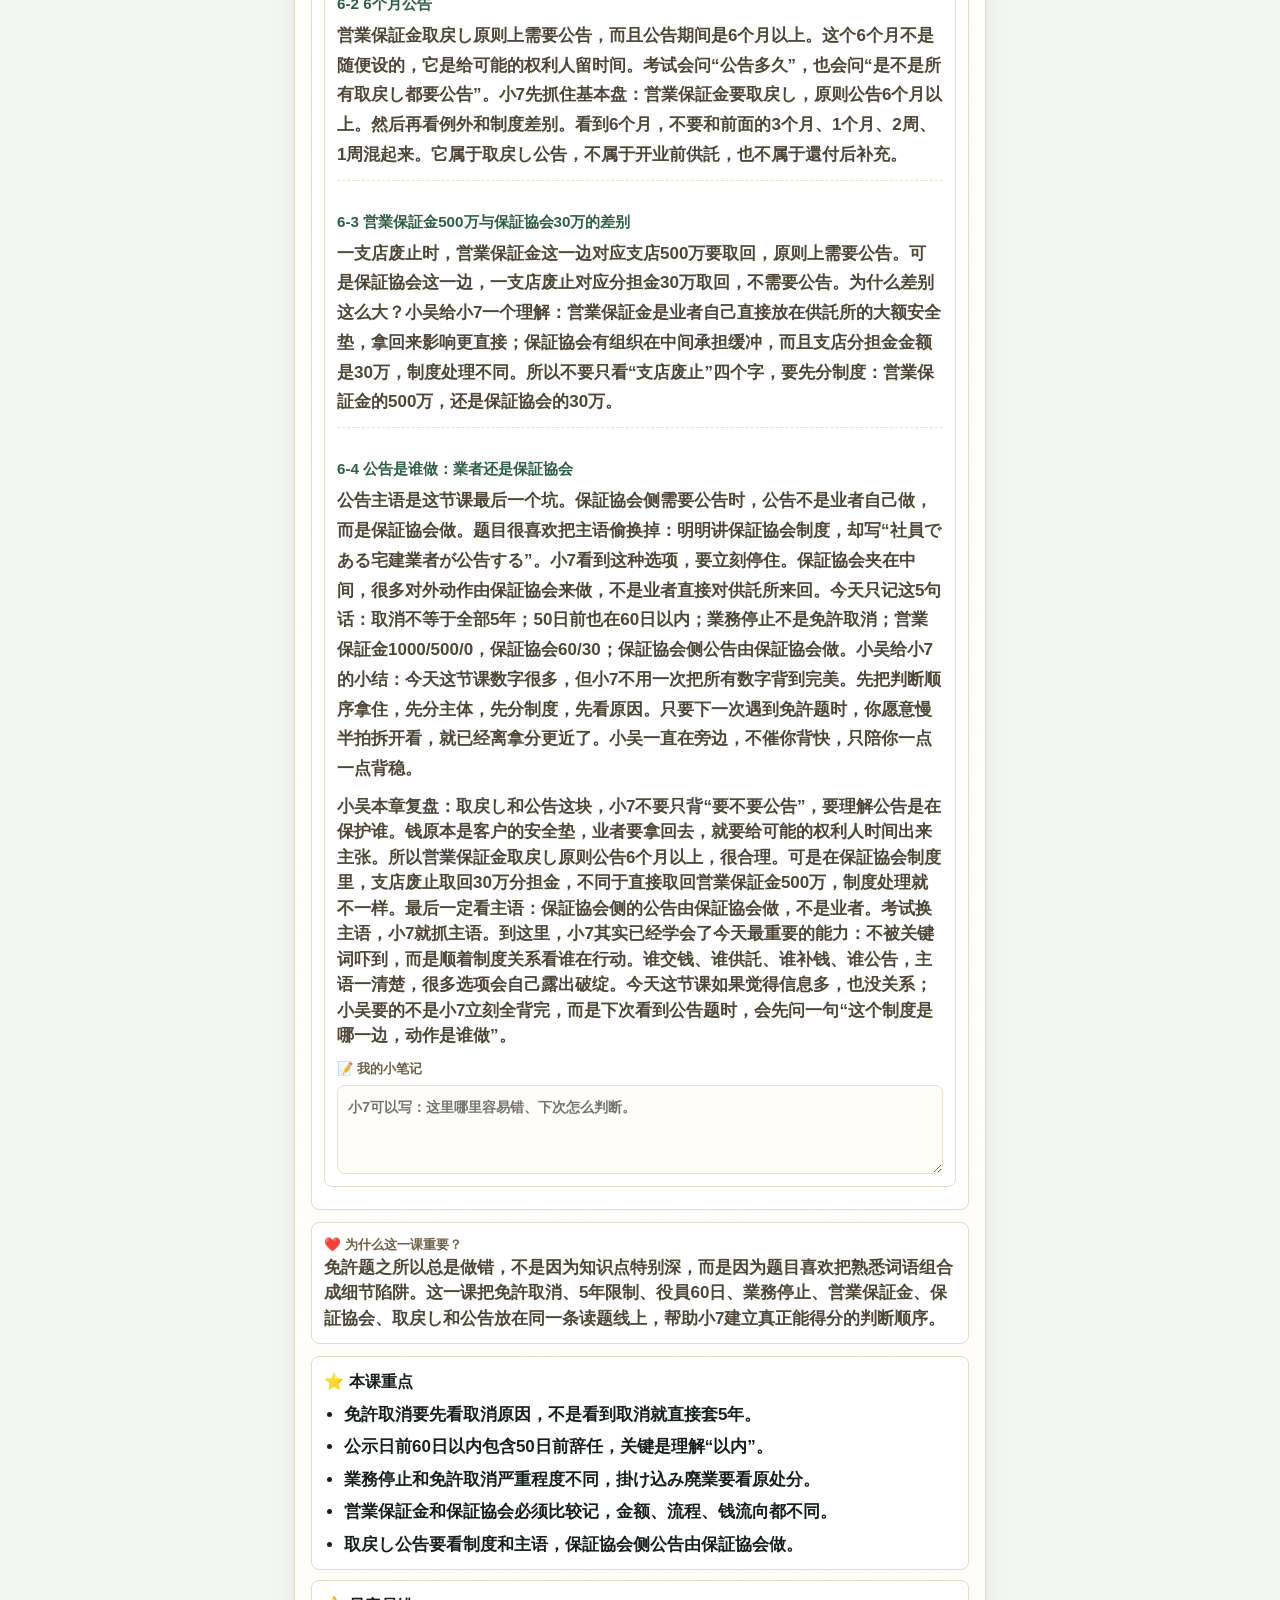
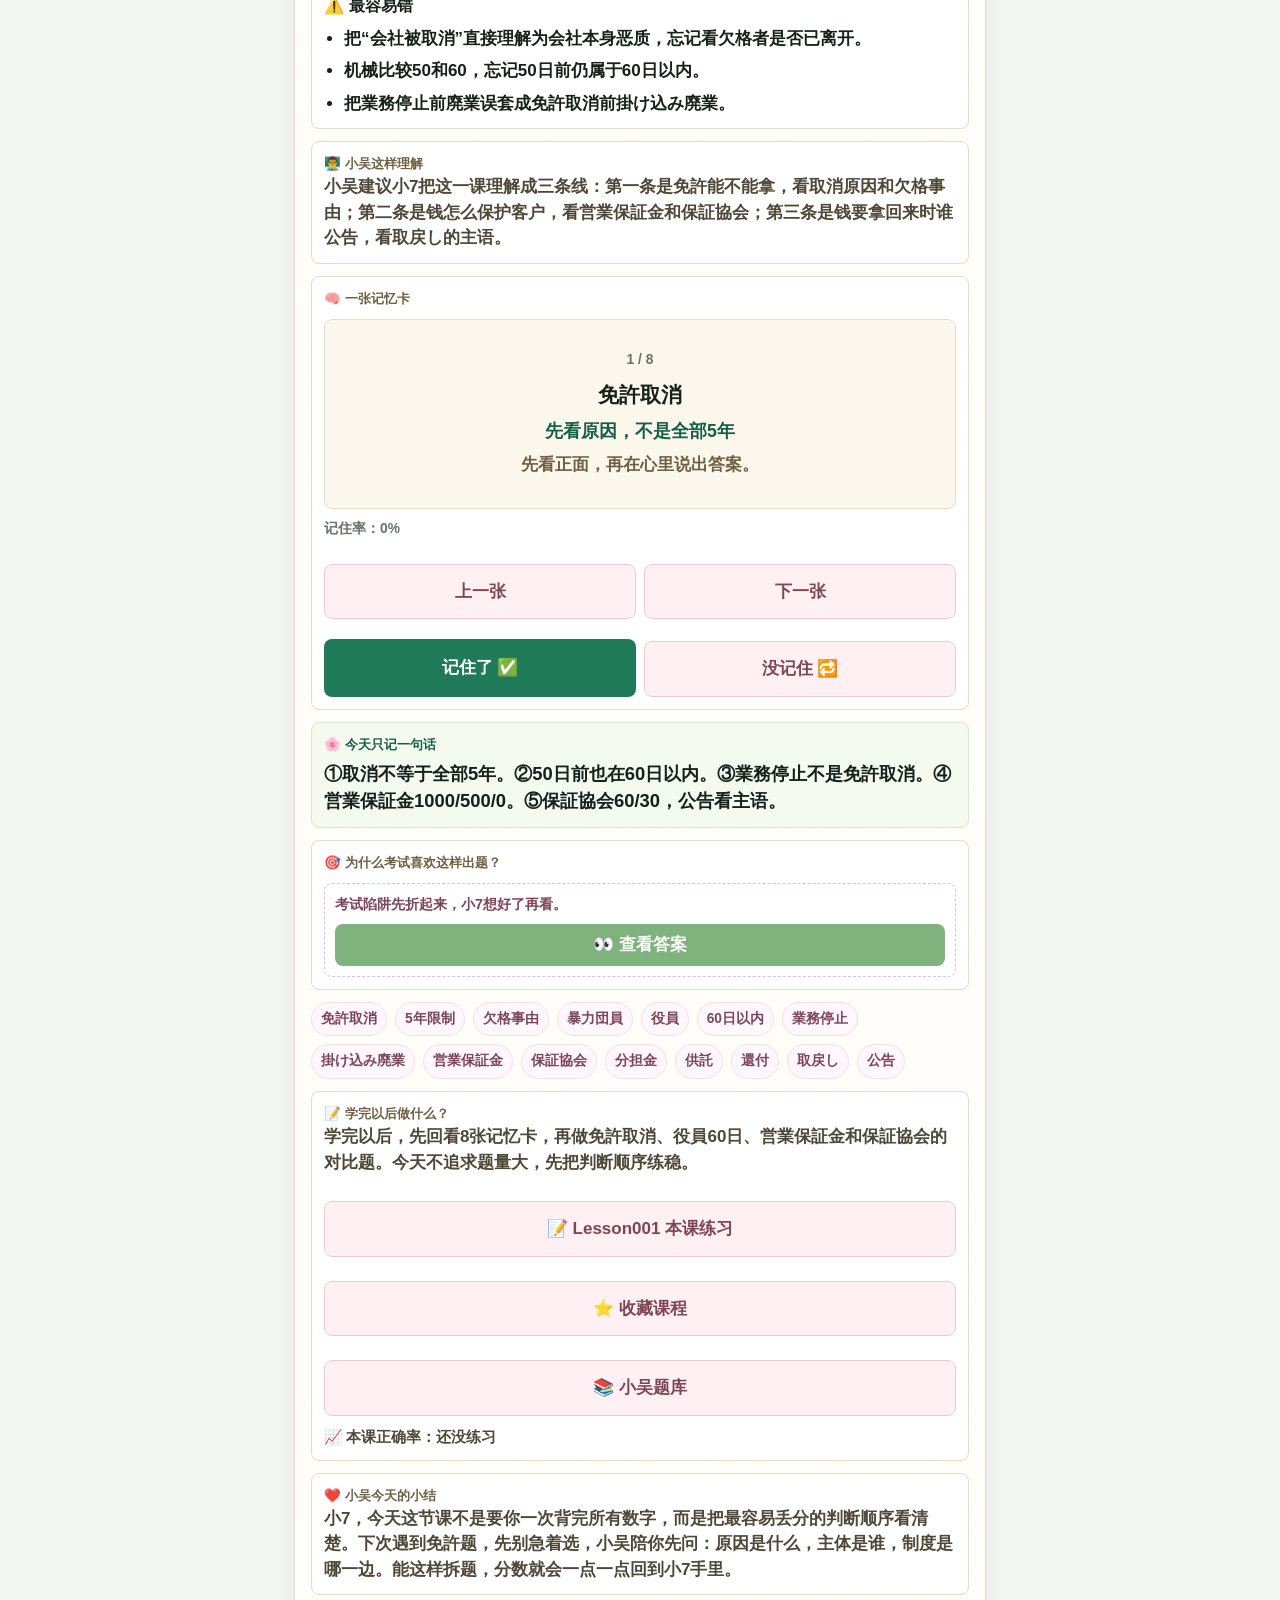
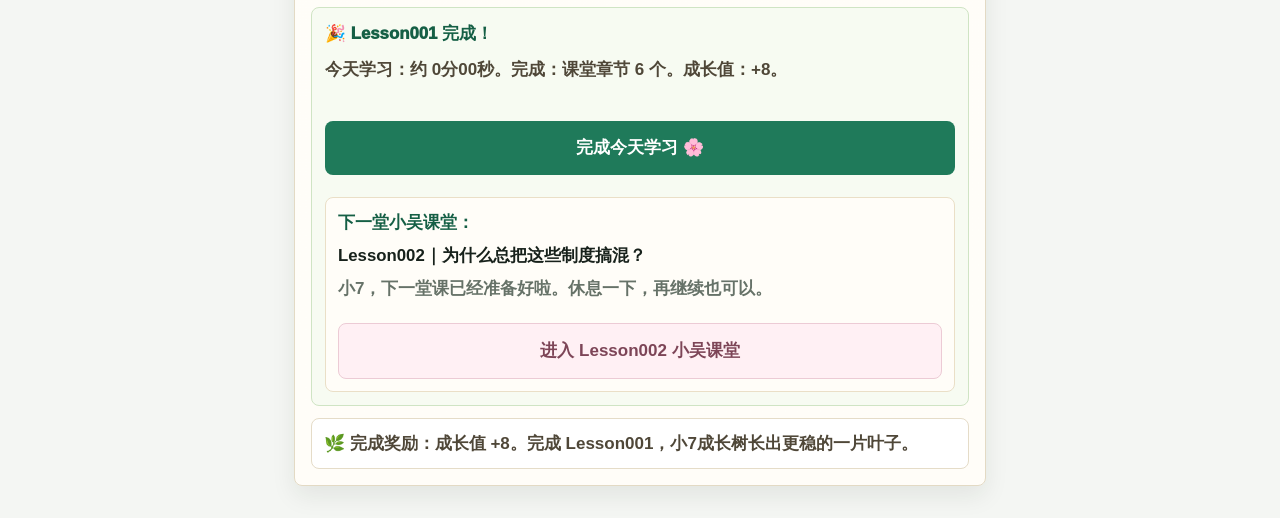
==== commit 49ed3453: "tiku" ====
--- a/web/course.html
+++ b/web/course.html
@@ -118,8 +118,10 @@
             <p id="coursePracticeText"></p>
             <div class="course-actions">
               <a class="secondary-button link-button" id="lessonQuizLink" href="quiz.html">📝 本课练习</a>
+              <button class="secondary-button" id="favoriteCourseButton" type="button">⭐ 收藏课程</button>
               <a class="secondary-button link-button" href="quiz.html">📚 小吴题库</a>
             </div>
+            <p class="course-practice-stat" id="lessonAccuracyBadge">📈 本课正确率：还没练习</p>
           </div>
 
           <div class="course-summary">
@@ -144,9 +146,10 @@
       </section>
     </main>
 
-    <script src="course/course-index.js?v=20260709-quiz-v2"></script>
-    <script src="course/course-engine.js?v=20260709-quiz-v2"></script>
-    <script src="course-page.js?v=20260709-quiz-v2"></script>
+    <script src="learning-storage.js?v=20260709-classroom-v3"></script>
+    <script src="course/course-index.js?v=20260709-classroom-v3"></script>
+    <script src="course/course-engine.js?v=20260709-classroom-v3"></script>
+    <script src="course-page.js?v=20260709-classroom-v3"></script>
     <script src="xiaowu-chat.js?v=20260707-voice-v3"></script>
   </body>
 </html>
--- a/web/style.css
+++ b/web/style.css
@@ -431,6 +431,20 @@
   margin-top: 12px;
 }
 
+.course-actions .secondary-button.active,
+#favoriteCourseButton.active {
+  background: #fff1d9;
+  color: #7c4d13;
+  border-color: #e8c47f;
+}
+
+.course-practice-stat {
+  margin-top: 10px;
+  color: #4f6f56;
+  font-size: 0.92rem;
+  font-weight: 800;
+}
+
 .back-link,
 .link-button {
   display: inline-grid;
